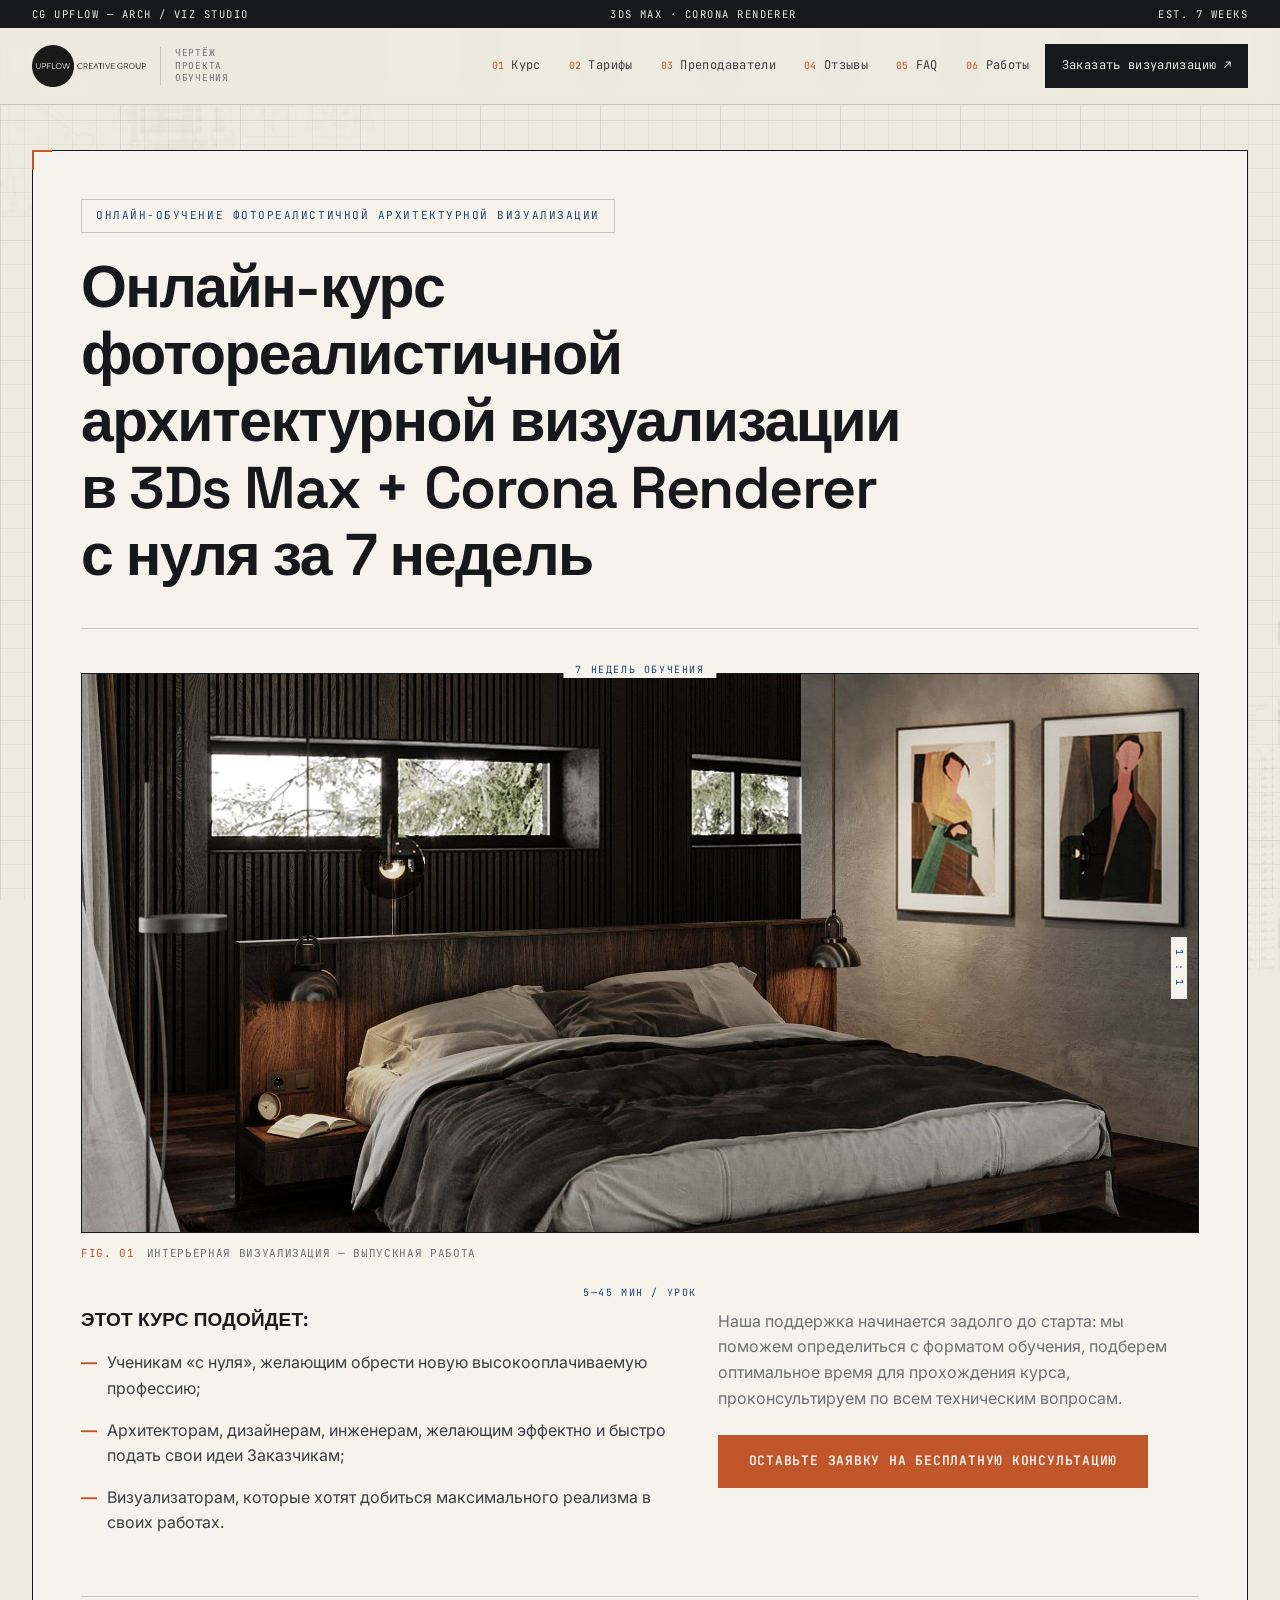
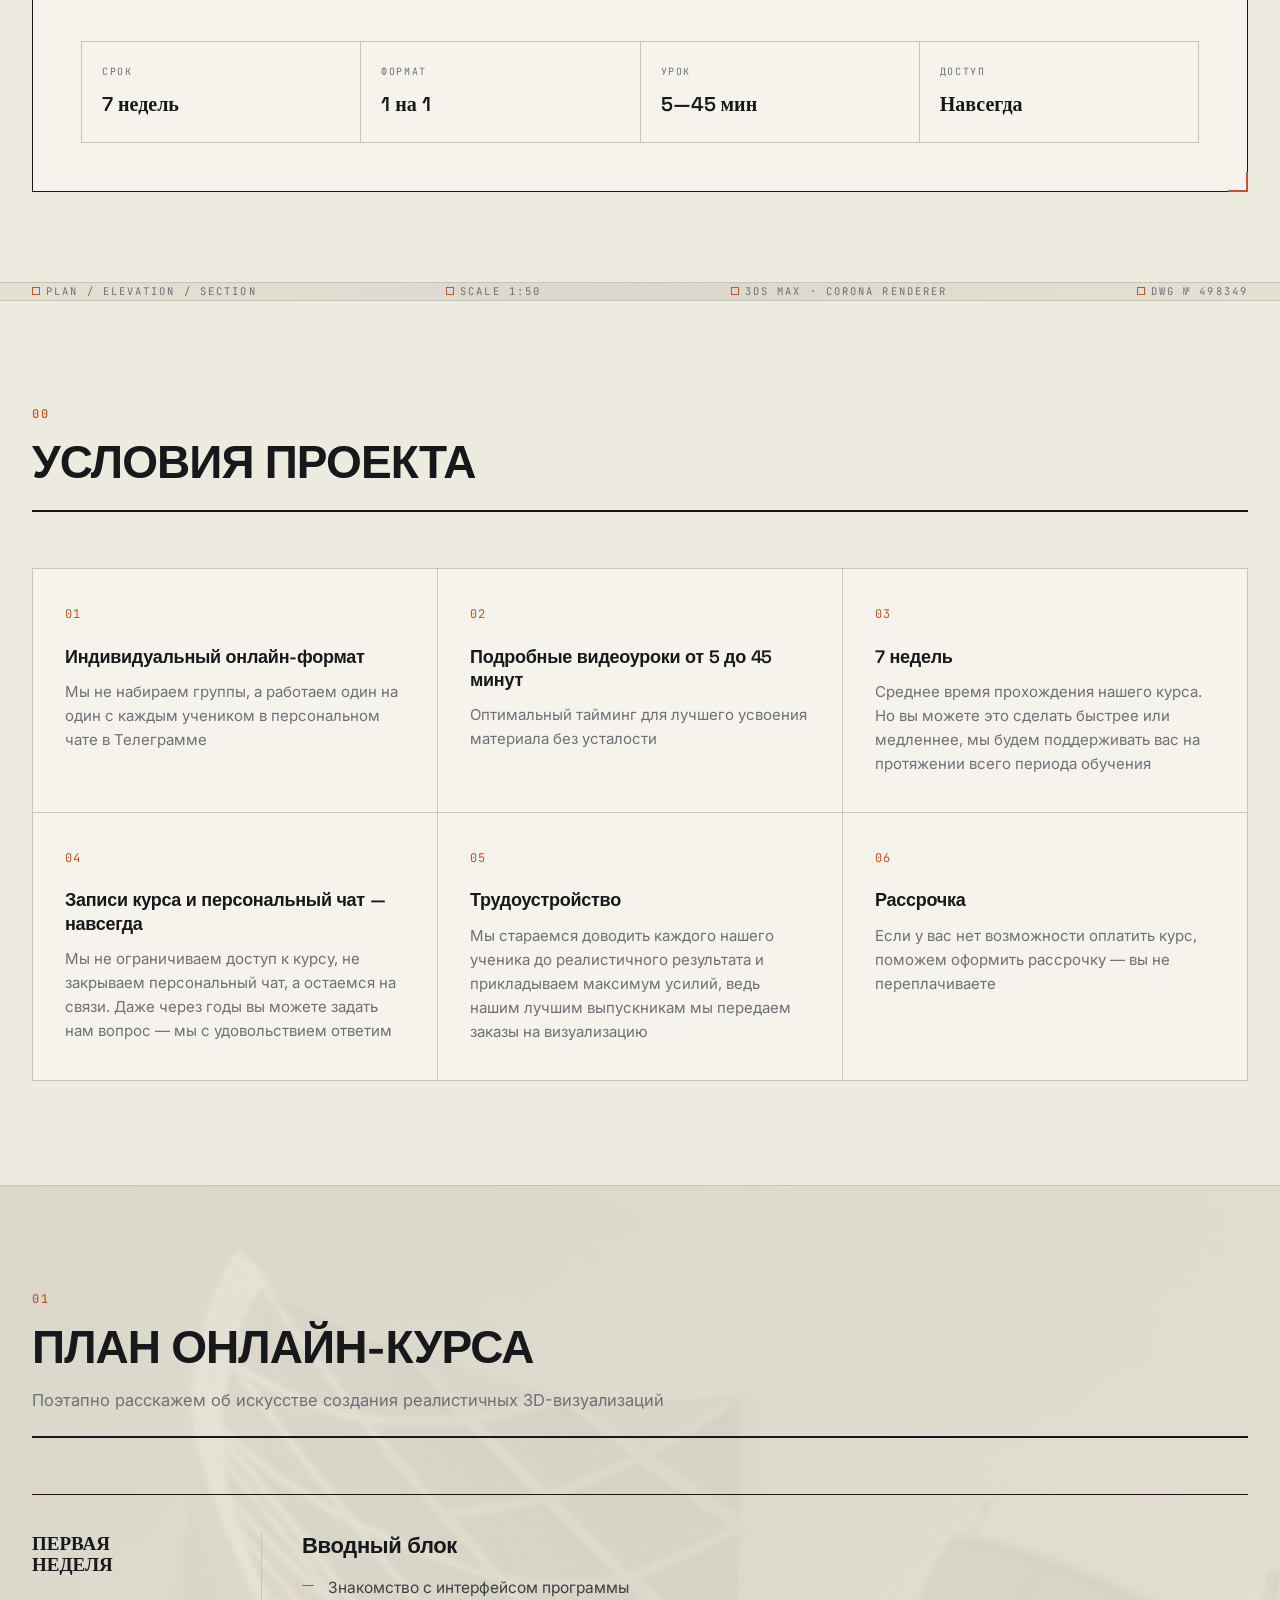
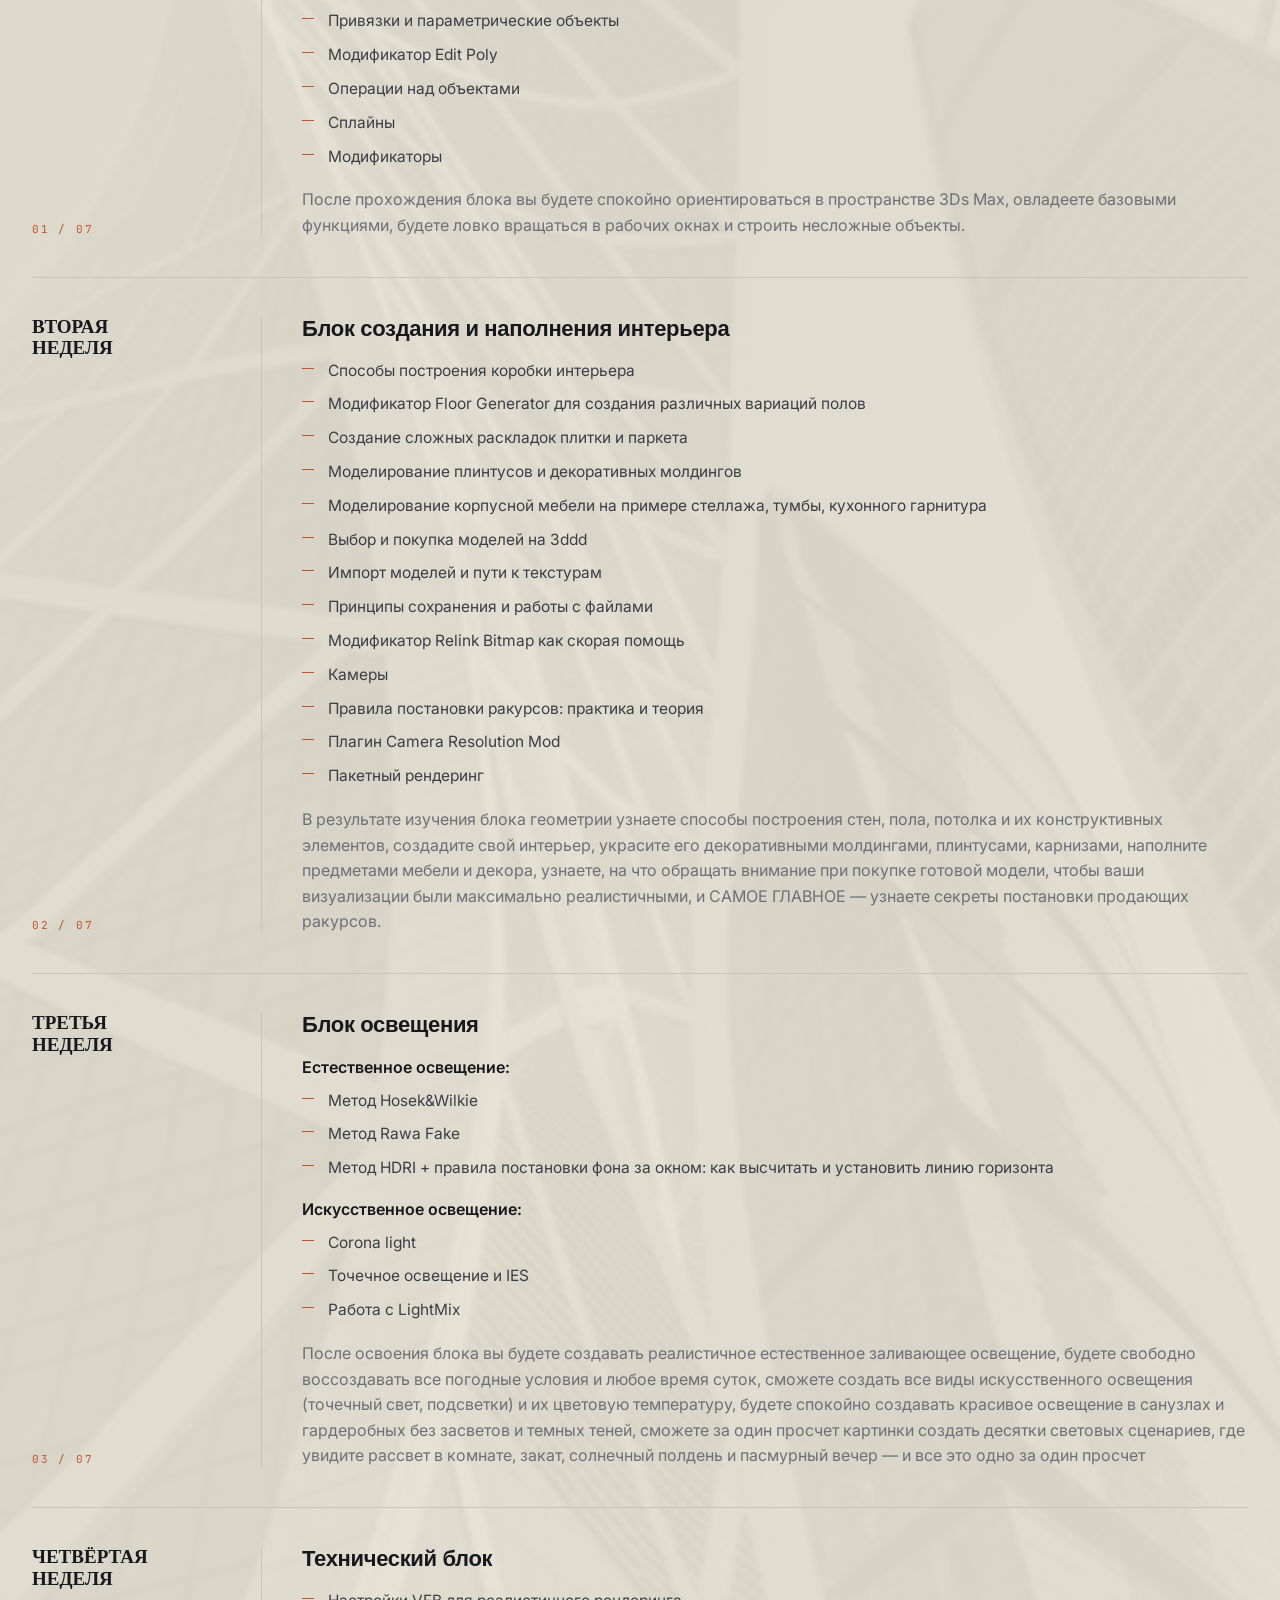
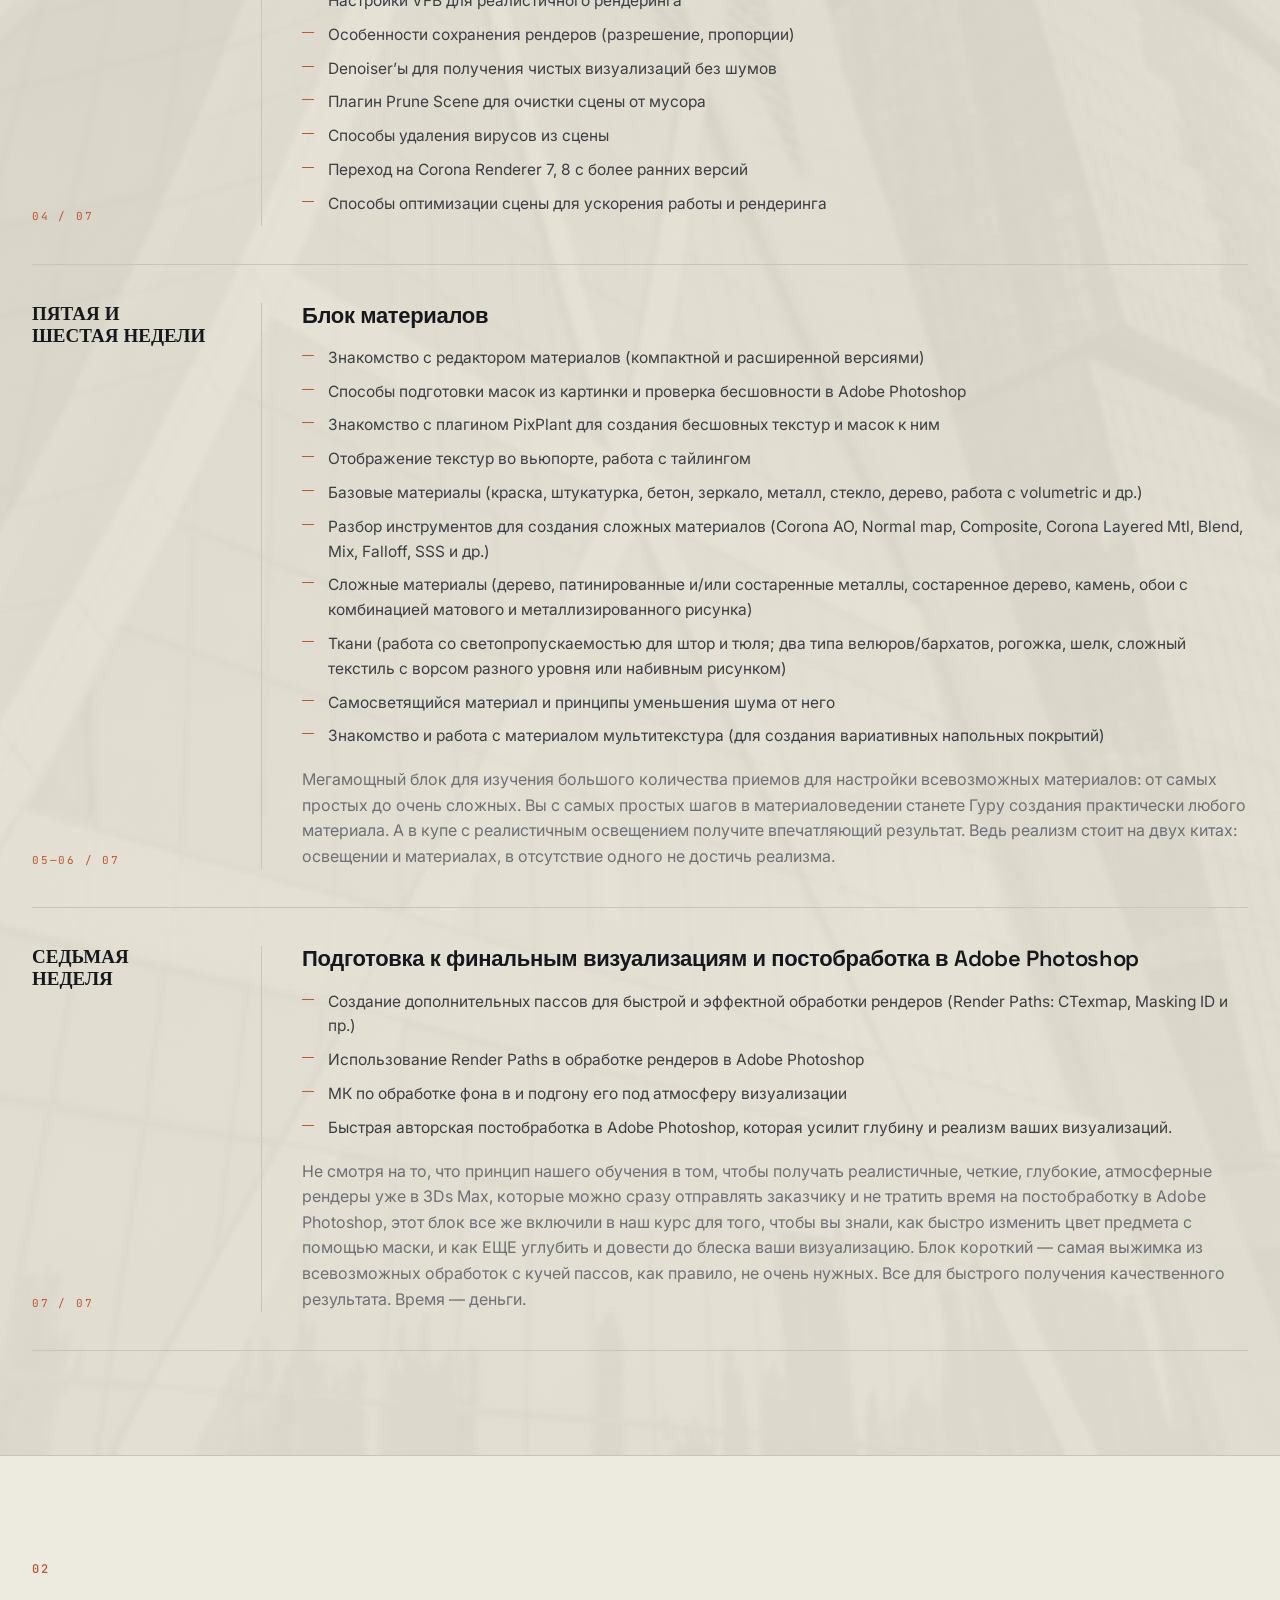
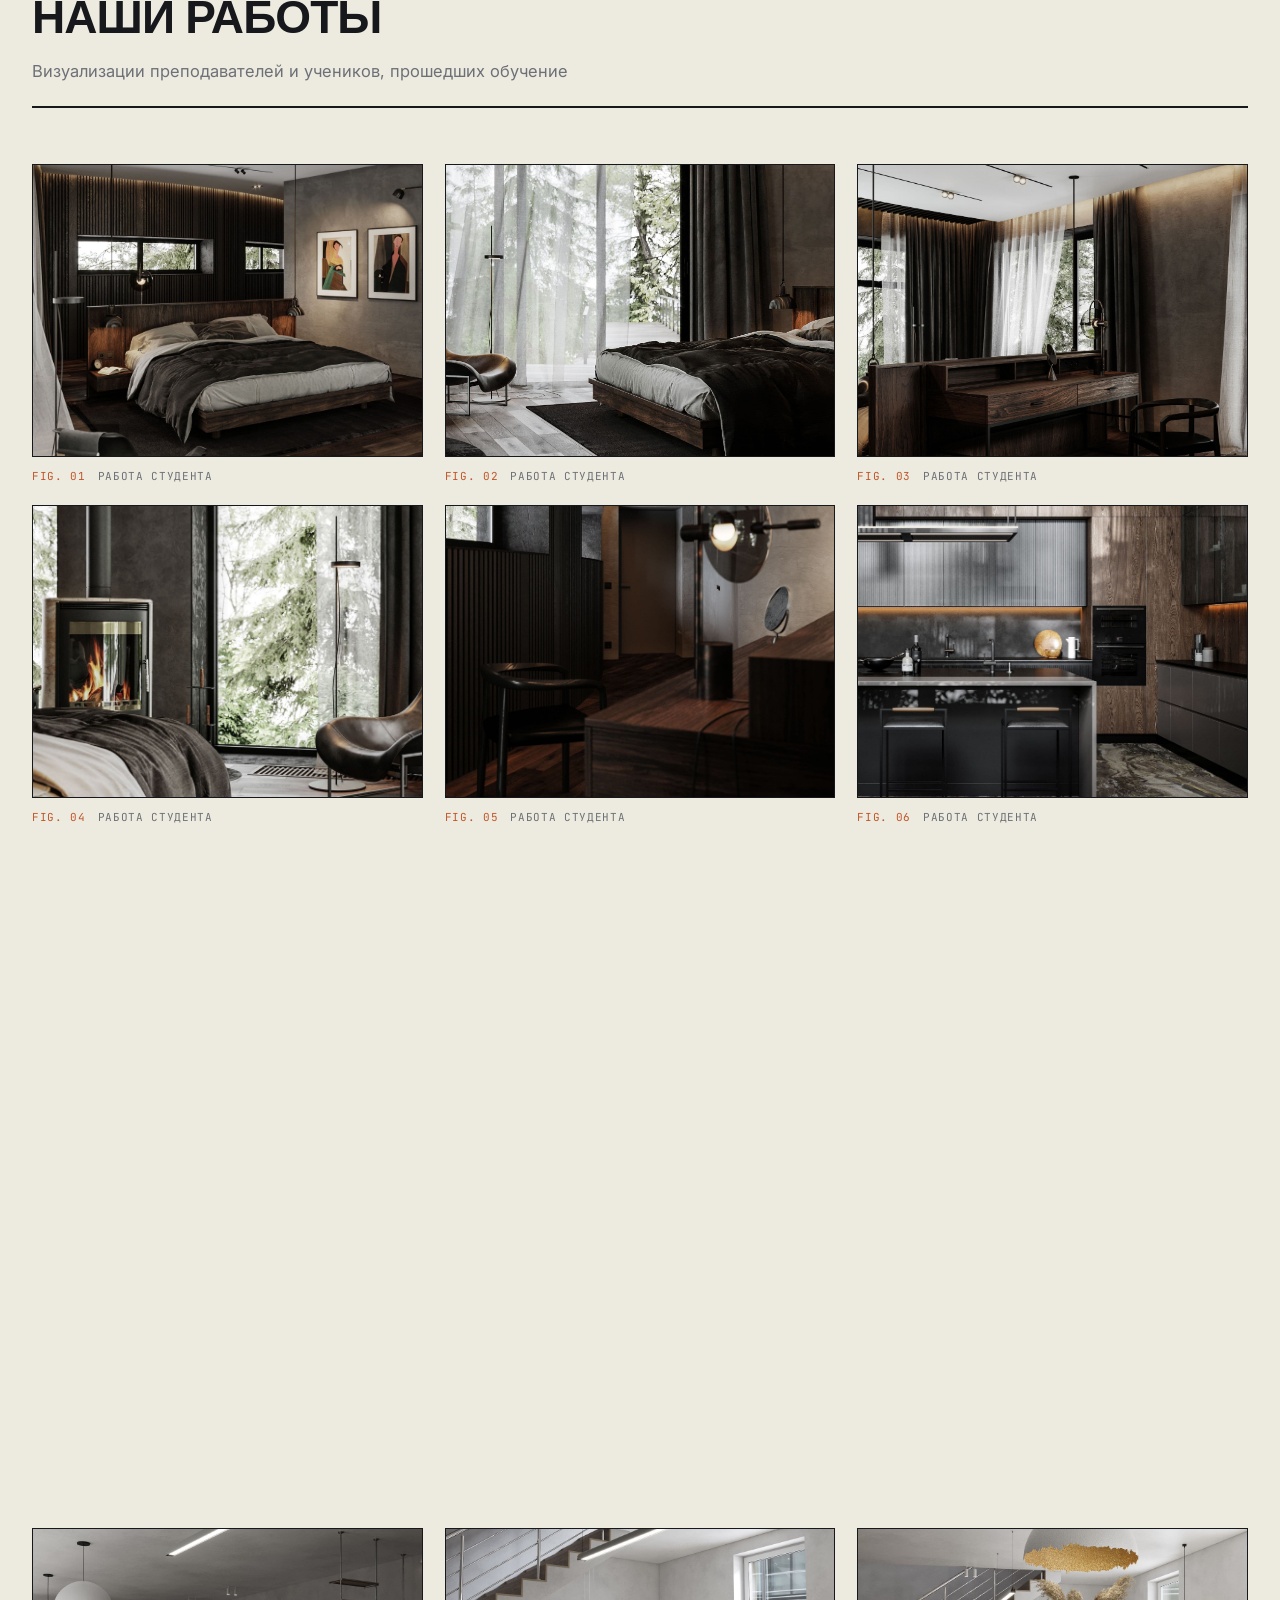
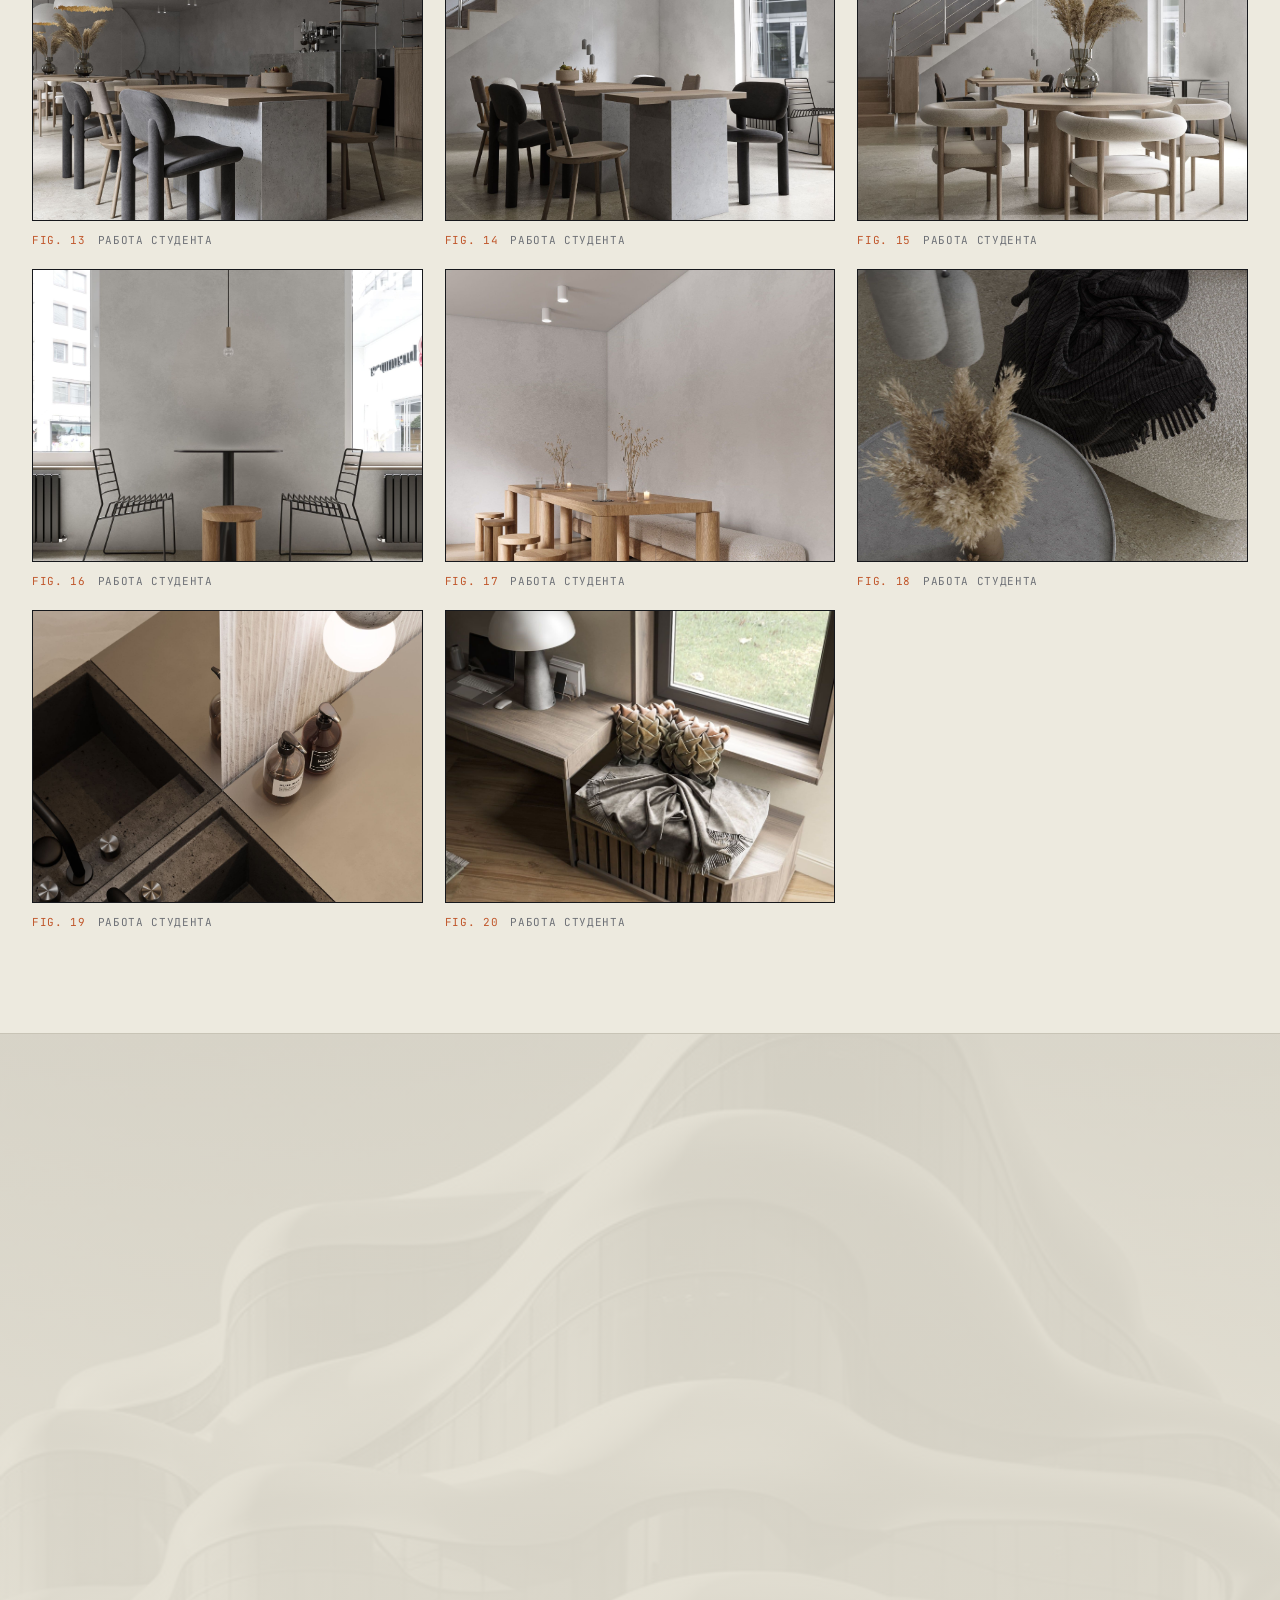
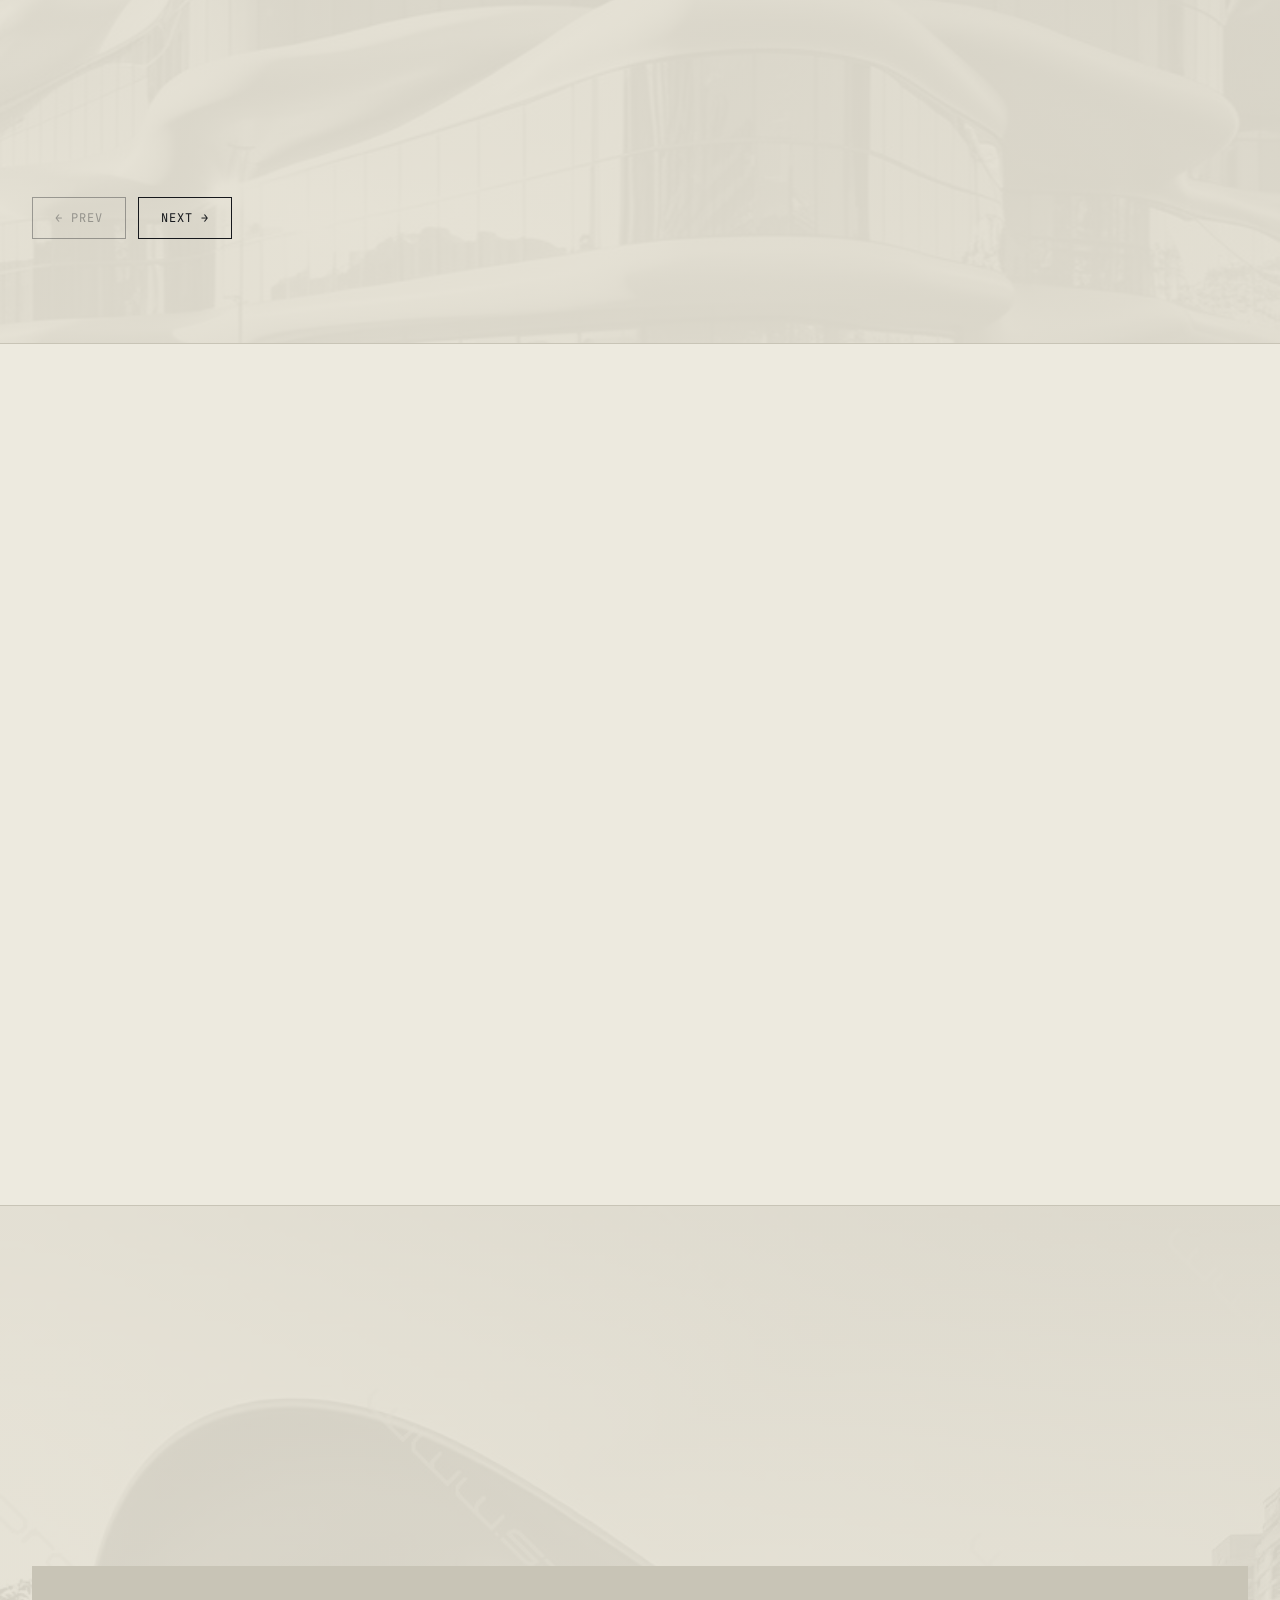
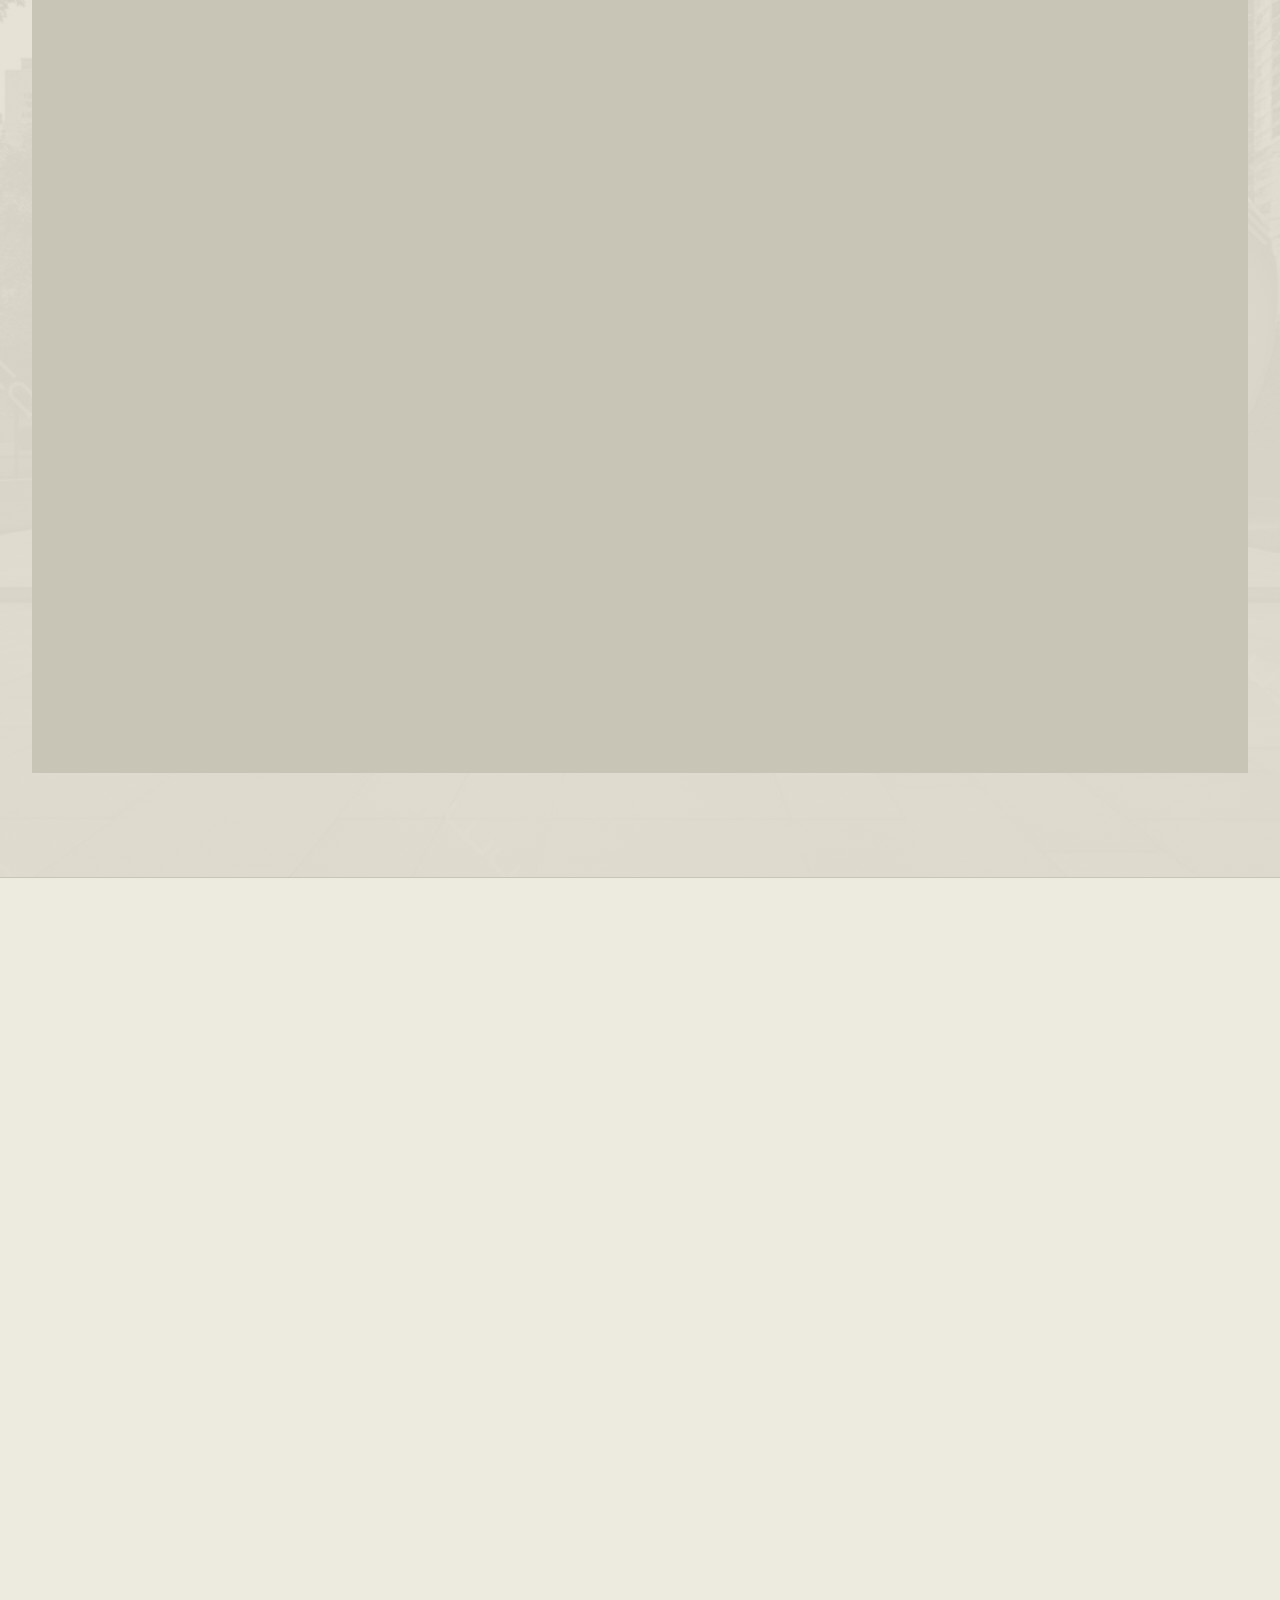
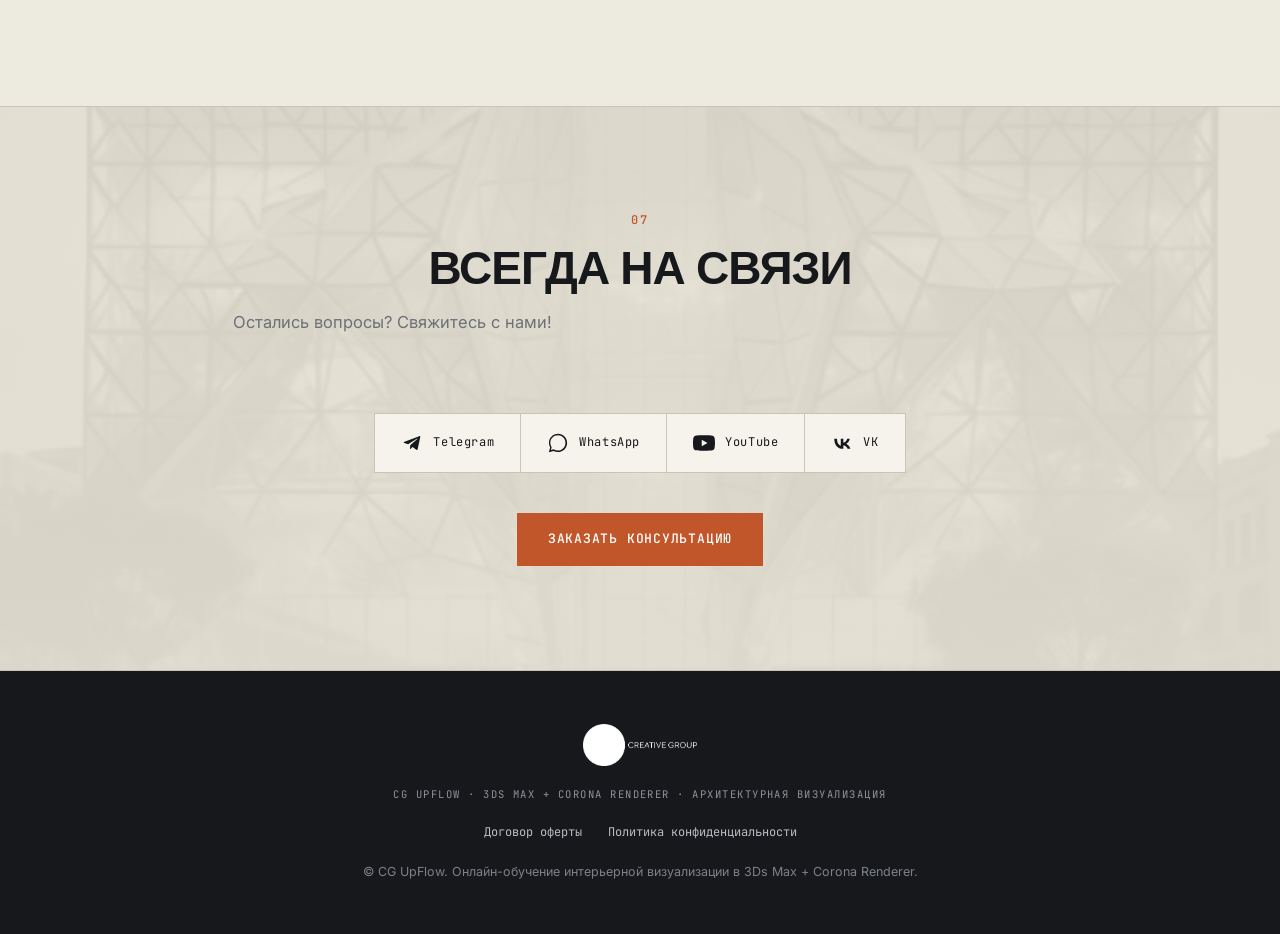
==== index.html @ e40623a3 "UpFlow: architectural site + 3dvis visualization page" ====
<!DOCTYPE html>
<html lang="ru">
<head>
  <meta charset="utf-8">
  <title>CG UpFlow — Архитектурная визуализация · 3Ds Max + Corona Renderer</title>
  <meta name="description" content="Онлайн-курс фотореалистичной архитектурной визуализации в 3Ds Max + Corona Renderer с нуля за 7 недель. Индивидуальное обучение 1 на 1.">
  <meta name="keywords" content="3ds max, corona renderer, 3д визуализация, курсы 3d max, архитектурная визуализация">
  <meta name="viewport" content="width=device-width, initial-scale=1">
  <link rel="icon" type="image/png" sizes="32x32" href="images/favicon-16.png">
  <meta property="og:title" content="Онлайн-обучение интерьерной визуализации в 3Ds Max + Corona Renderer">
  <meta property="og:image" content="images/gallery-01.jpeg">
  <link rel="preconnect" href="https://fonts.googleapis.com">
  <link rel="preconnect" href="https://fonts.gstatic.com" crossorigin>
  <link href="https://fonts.googleapis.com/css2?family=Space+Grotesk:wght@400;500;600;700&family=Inter:wght@300;400;500;600&family=JetBrains+Mono:wght@400;500&display=swap" rel="stylesheet">
  <link rel="stylesheet" href="css/style.css">
</head>
<body>
  <div class="paper-grid" aria-hidden="true"></div>
  <img class="deco-sketch" src="pic/5_5.png" alt="" aria-hidden="true">
  <img class="deco-sketch deco-sketch--2" src="pic/5_5.png" alt="" aria-hidden="true">

  <aside class="side-rail" aria-hidden="true">
    <span class="side-rail__cap">CG UPFLOW — ARCH / VIZ DRAWING</span>
    <span class="rail-plate"><img src="pic/17-1.jpg" alt=""></span>
    <span class="rail-plate"><img src="pic/297d47ccab31955b08f9aa491f644a60.jpg" alt=""></span>
    <span class="rail-plate"><img src="pic/fd0f13f568b365fed989c623f6c157e5.jpg" alt=""></span>
    <span class="side-rail__cap">SCALE 1:50</span>
  </aside>

  <header class="header" id="header">
    <div class="header__strip">
      <div class="container header__strip-in">
        <span>CG UPFLOW — ARCH&nbsp;/&nbsp;VIZ STUDIO</span>
        <span>3DS&nbsp;MAX · CORONA RENDERER</span>
        <span>EST. 7 WEEKS</span>
      </div>
    </div>
    <div class="container header__inner">
      <a href="#top" class="logo">
        <img src="images/logo.png" alt="CG UpFlow">
        <span class="logo__meta">Чертёж<br>проекта<br>обучения</span>
      </a>
      <nav class="nav" id="nav">
        <a href="#schedule" class="nav__link"><span>01</span> Курс</a>
        <a href="#tariffs" class="nav__link"><span>02</span> Тарифы</a>
        <a href="#teacher" class="nav__link"><span>03</span> Преподаватели</a>
        <a href="#reviews" class="nav__link"><span>04</span> Отзывы</a>
        <a href="#faq" class="nav__link"><span>05</span> FAQ</a>
        <a href="#works" class="nav__link"><span>06</span> Работы</a>
        <a href="viz.html" class="nav__link nav__link--cta">Заказать визуализацию ↗</a>
      </nav>
      <button class="burger" id="burger" aria-label="Меню" aria-expanded="false"><span></span><span></span><span></span></button>
    </div>
  </header>

  <main id="top">

    <!-- HERO -->
    <section class="hero">
      <div class="container hero__inner">
        <div class="hero__sheet">
          <div class="hero__head reveal">
            <div class="tag">Онлайн-обучение фотореалистичной архитектурной визуализации</div>
            <h1 class="hero__title">
              Онлайн-курс фотореалистичной архитектурной визуализации в 3Ds&nbsp;Max&nbsp;+&nbsp;Corona&nbsp;Renderer с нуля за 7&nbsp;недель
            </h1>
          </div>

          <div class="hero__drawing reveal">
            <figure class="plate">
              <div class="plate__frame"><img src="images/gallery-01.jpeg" alt="Архитектурная визуализация"></div>
              <figcaption class="plate__cap"><span>FIG. 01</span> Интерьерная визуализация — выпускная работа</figcaption>
            </figure>
            <div class="hero__dims" aria-hidden="true">
              <span class="dim dim--top">7 недель обучения</span>
              <span class="dim dim--right">1 : 1</span>
              <span class="dim dim--bottom">5—45 мин / урок</span>
            </div>
          </div>

          <div class="hero__body">
            <div class="hero__col reveal">
              <h2 class="h-sub">Этот курс подойдет:</h2>
              <ul class="spec-list">
                <li>Ученикам «с нуля», желающим обрести новую высокооплачиваемую профессию;</li>
                <li>Архитекторам, дизайнерам, инженерам, желающим эффектно и быстро подать свои идеи Заказчикам;</li>
                <li>Визуализаторам, которые хотят добиться максимального реализма в своих работах.</li>
              </ul>
            </div>
            <div class="hero__col reveal">
              <p class="muted">Наша поддержка начинается задолго до старта: мы поможем определиться с форматом обучения, подберем оптимальное время для прохождения курса, проконсультируем по всем техническим вопросам.</p>
              <a href="https://upflow.pro/order4" target="_blank" rel="noopener" class="btn btn--primary">Оставьте заявку на бесплатную консультацию</a>
            </div>
          </div>

          <div class="specs reveal">
            <div class="spec"><span class="spec__k">СРОК</span><span class="spec__v">7 недель</span></div>
            <div class="spec"><span class="spec__k">ФОРМАТ</span><span class="spec__v">1 на 1</span></div>
            <div class="spec"><span class="spec__k">УРОК</span><span class="spec__v">5—45 мин</span></div>
            <div class="spec"><span class="spec__k">ДОСТУП</span><span class="spec__v">Навсегда</span></div>
          </div>
        </div>
      </div>
    </section>

    <div class="rule-band" aria-hidden="true">
      <div class="container rule-band__in">
        <span>PLAN / ELEVATION / SECTION</span>
        <span>SCALE 1:50</span>
        <span>3DS MAX · CORONA RENDERER</span>
        <span>DWG № 498349</span>
      </div>
    </div>

    <!-- FEATURES -->
    <section class="section" id="features">
      <div class="container">
        <div class="sec-head reveal"><span class="sec-num">00</span><h2 class="sec-title">Условия проекта</h2></div>
        <div class="features">
          <article class="feature reveal">
            <span class="feature__num">01</span>
            <h3>Индивидуальный онлайн-формат</h3>
            <p>Мы не набираем группы, а работаем один на один с каждым учеником в персональном чате в Телеграмме</p>
          </article>
          <article class="feature reveal">
            <span class="feature__num">02</span>
            <h3>Подробные видеоуроки от 5 до 45 минут</h3>
            <p>Оптимальный тайминг для лучшего усвоения материала без усталости</p>
          </article>
          <article class="feature reveal">
            <span class="feature__num">03</span>
            <h3>7 недель</h3>
            <p>Среднее время прохождения нашего курса. Но вы можете это сделать быстрее или медленнее, мы будем поддерживать вас на протяжении всего периода обучения</p>
          </article>
          <article class="feature reveal">
            <span class="feature__num">04</span>
            <h3>Записи курса и персональный чат — навсегда</h3>
            <p>Мы не ограничиваем доступ к курсу, не закрываем персональный чат, а остаемся на связи. Даже через годы вы можете задать нам вопрос — мы с удовольствием ответим</p>
          </article>
          <article class="feature reveal">
            <span class="feature__num">05</span>
            <h3>Трудоустройство</h3>
            <p>Мы стараемся доводить каждого нашего ученика до реалистичного результата и прикладываем максимум усилий, ведь нашим лучшим выпускникам мы передаем заказы на визуализацию</p>
          </article>
          <article class="feature reveal">
            <span class="feature__num">06</span>
            <h3>Рассрочка</h3>
            <p>Если у вас нет возможности оплатить курс, поможем оформить рассрочку — вы не переплачиваете</p>
          </article>
        </div>
      </div>
    </section>

    <!-- SCHEDULE -->
    <section class="section section--band bg-a" id="schedule">
      <div class="container">
        <div class="sec-head reveal">
          <span class="sec-num">01</span>
          <h2 class="sec-title">План онлайн-курса</h2>
          <p class="sec-lead">Поэтапно расскажем об искусстве создания реалистичных 3D-визуализаций</p>
        </div>

        <div class="plan">
          <article class="phase reveal">
            <div class="phase__side">
              <span class="phase__week">Первая<br>неделя</span>
              <span class="phase__idx">01 / 07</span>
            </div>
            <div class="phase__main">
              <h3 class="phase__title">Вводный блок</h3>
              <ul class="ticks">
                <li>Знакомство с интерфейсом программы</li>
                <li>Привязки и параметрические объекты</li>
                <li>Модификатор Edit Poly</li>
                <li>Операции над объектами</li>
                <li>Сплайны</li>
                <li>Модификаторы</li>
              </ul>
              <p class="muted">После прохождения блока вы будете спокойно ориентироваться в пространстве 3Ds Max, овладеете базовыми функциями, будете ловко вращаться в рабочих окнах и строить несложные объекты.</p>
            </div>
          </article>

          <article class="phase reveal">
            <div class="phase__side"><span class="phase__week">Вторая<br>неделя</span><span class="phase__idx">02 / 07</span></div>
            <div class="phase__main">
              <h3 class="phase__title">Блок создания и наполнения интерьера</h3>
              <ul class="ticks">
                <li>Способы построения коробки интерьера</li>
                <li>Модификатор Floor Generator для создания различных вариаций полов</li>
                <li>Создание сложных раскладок плитки и паркета</li>
                <li>Моделирование плинтусов и декоративных молдингов</li>
                <li>Моделирование корпусной мебели на примере стеллажа, тумбы, кухонного гарнитура</li>
                <li>Выбор и покупка моделей на 3ddd</li>
                <li>Импорт моделей и пути к текстурам</li>
                <li>Принципы сохранения и работы с файлами</li>
                <li>Модификатор Relink Bitmap как скорая помощь</li>
                <li>Камеры</li>
                <li>Правила постановки ракурсов: практика и теория</li>
                <li>Плагин Camera Resolution Mod</li>
                <li>Пакетный рендеринг</li>
              </ul>
              <p class="muted">В результате изучения блока геометрии узнаете способы построения стен, пола, потолка и их конструктивных элементов, создадите свой интерьер, украсите его декоративными молдингами, плинтусами, карнизами, наполните предметами мебели и декора, узнаете, на что обращать внимание при покупке готовой модели, чтобы ваши визуализации были максимально реалистичными, и САМОЕ ГЛАВНОЕ — узнаете секреты постановки продающих ракурсов.</p>
            </div>
          </article>

          <article class="phase reveal">
            <div class="phase__side"><span class="phase__week">Третья<br>неделя</span><span class="phase__idx">03 / 07</span></div>
            <div class="phase__main">
              <h3 class="phase__title">Блок освещения</h3>
              <p class="sub">Естественное освещение:</p>
              <ul class="ticks">
                <li>Метод Hosek&amp;Wilkie</li>
                <li>Метод Rawa Fake</li>
                <li>Метод HDRI + правила постановки фона за окном: как высчитать и установить линию горизонта</li>
              </ul>
              <p class="sub">Искусственное освещение:</p>
              <ul class="ticks">
                <li>Corona light</li>
                <li>Точечное освещение и IES</li>
                <li>Работа с LightMix</li>
              </ul>
              <p class="muted">После освоения блока вы будете создавать реалистичное естественное заливающее освещение, будете свободно воссоздавать все погодные условия и любое время суток, сможете создать все виды искусственного освещения (точечный свет, подсветки) и их цветовую температуру, будете спокойно создавать красивое освещение в санузлах и гардеробных без засветов и темных теней, сможете за один просчет картинки создать десятки световых сценариев, где увидите рассвет в комнате, закат, солнечный полдень и пасмурный вечер — и все это одно за один просчет</p>
            </div>
          </article>

          <article class="phase reveal">
            <div class="phase__side"><span class="phase__week">Четвёртая<br>неделя</span><span class="phase__idx">04 / 07</span></div>
            <div class="phase__main">
              <h3 class="phase__title">Технический блок</h3>
              <ul class="ticks">
                <li>Настройки VFB для реалистичного рендеринга</li>
                <li>Особенности сохранения рендеров (разрешение, пропорции)</li>
                <li>Denoiser’ы для получения чистых визуализаций без шумов</li>
                <li>Плагин Prune Scene для очистки сцены от мусора</li>
                <li>Способы удаления вирусов из сцены</li>
                <li>Переход на Corona Renderer 7, 8 c более ранних версий</li>
                <li>Способы оптимизации сцены для ускорения работы и рендеринга</li>
              </ul>
            </div>
          </article>

          <article class="phase reveal">
            <div class="phase__side"><span class="phase__week">Пятая и<br>шестая недели</span><span class="phase__idx">05—06 / 07</span></div>
            <div class="phase__main">
              <h3 class="phase__title">Блок материалов</h3>
              <ul class="ticks">
                <li>Знакомство с редактором материалов (компактной и расширенной версиями)</li>
                <li>Способы подготовки масок из картинки и проверка бесшовности в Adobe Photoshop</li>
                <li>Знакомство с плагином PixPlant для создания бесшовных текстур и масок к ним</li>
                <li>Отображение текстур во вьюпорте, работа с тайлингом</li>
                <li>Базовые материалы (краска, штукатурка, бетон, зеркало, металл, стекло, дерево, работа с volumetric и др.)</li>
                <li>Разбор инструментов для создания сложных материалов (Corona AO, Normal map, Composite, Corona Layered Mtl, Blend, Mix, Falloff, SSS и др.)</li>
                <li>Сложные материалы (дерево, патинированные и/или состаренные металлы, состаренное дерево, камень, обои с комбинацией матового и металлизированного рисунка)</li>
                <li>Ткани (работа со светопропускаемостью для штор и тюля; два типа велюров/бархатов, рогожка, шелк, сложный текстиль с ворсом разного уровня или набивным рисунком)</li>
                <li>Самосветящийся материал и принципы уменьшения шума от него</li>
                <li>Знакомство и работа с материалом мультитекстура (для создания вариативных напольных покрытий)</li>
              </ul>
              <p class="muted">Мегамощный блок для изучения большого количества приемов для настройки всевозможных материалов: от самых простых до очень сложных. Вы с самых простых шагов в материаловедении станете Гуру создания практически любого материала. А в купе с реалистичным освещением получите впечатляющий результат. Ведь реализм стоит на двух китах: освещении и материалах, в отсутствие одного не достичь реализма.</p>
            </div>
          </article>

          <article class="phase reveal">
            <div class="phase__side"><span class="phase__week">Седьмая<br>неделя</span><span class="phase__idx">07 / 07</span></div>
            <div class="phase__main">
              <h3 class="phase__title">Подготовка к финальным визуализациям и постобработка в Adobe Photoshop</h3>
              <ul class="ticks">
                <li>Создание дополнительных пассов для быстрой и эффектной обработки рендеров (Render Paths: CTexmap, Masking ID и пр.)</li>
                <li>Использование Render Paths в обработке рендеров в Adobe Photoshop</li>
                <li>МК по обработке фона в и подгону его под атмосферу визуализации</li>
                <li>Быстрая авторская постобработка в Adobe Photoshop, которая усилит глубину и реализм ваших визуализаций.</li>
              </ul>
              <p class="muted">Не смотря на то, что принцип нашего обучения в том, чтобы получать реалистичные, четкие, глубокие, атмосферные рендеры уже в 3Ds Max, которые можно сразу отправлять заказчику и не тратить время на постобработку в Adobe Photoshop, этот блок все же включили в наш курс для того, чтобы вы знали, как быстро изменить цвет предмета с помощью маски, и как ЕЩЕ углубить и довести до блеска ваши визуализацию. Блок короткий — самая выжимка из всевозможных обработок с кучей пассов, как правило, не очень нужных. Все для быстрого получения качественного результата. Время — деньги.</p>
            </div>
          </article>
        </div>
      </div>
    </section>

    <!-- WORKS -->
    <section class="section" id="works">
      <div class="container">
        <div class="sec-head reveal">
          <span class="sec-num">02</span>
          <h2 class="sec-title">Наши работы</h2>
          <p class="sec-lead">Визуализации преподавателей и учеников, прошедших обучение</p>
        </div>
        <div class="gallery" id="gallery">
          <button class="plate plate--grid reveal" data-index="0"><span class="plate__frame"><img src="images/gallery-01.jpeg" alt="Визуализация 1" loading="lazy"></span><span class="plate__cap"><span>FIG. 01</span> Работа студента</span></button>
          <button class="plate plate--grid reveal" data-index="1"><span class="plate__frame"><img src="images/gallery-02.jpeg" alt="Визуализация 2" loading="lazy"></span><span class="plate__cap"><span>FIG. 02</span> Работа студента</span></button>
          <button class="plate plate--grid reveal" data-index="2"><span class="plate__frame"><img src="images/gallery-03.jpeg" alt="Визуализация 3" loading="lazy"></span><span class="plate__cap"><span>FIG. 03</span> Работа студента</span></button>
          <button class="plate plate--grid reveal" data-index="3"><span class="plate__frame"><img src="images/gallery-04.jpeg" alt="Визуализация 4" loading="lazy"></span><span class="plate__cap"><span>FIG. 04</span> Работа студента</span></button>
          <button class="plate plate--grid reveal" data-index="4"><span class="plate__frame"><img src="images/gallery-05.jpeg" alt="Визуализация 5" loading="lazy"></span><span class="plate__cap"><span>FIG. 05</span> Работа студента</span></button>
          <button class="plate plate--grid reveal" data-index="5"><span class="plate__frame"><img src="images/gallery-06.jpeg" alt="Визуализация 6" loading="lazy"></span><span class="plate__cap"><span>FIG. 06</span> Работа студента</span></button>
          <button class="plate plate--grid reveal" data-index="6"><span class="plate__frame"><img src="images/gallery-07.jpeg" alt="Визуализация 7" loading="lazy"></span><span class="plate__cap"><span>FIG. 07</span> Работа студента</span></button>
          <button class="plate plate--grid reveal" data-index="7"><span class="plate__frame"><img src="images/gallery-08.jpeg" alt="Визуализация 8" loading="lazy"></span><span class="plate__cap"><span>FIG. 08</span> Работа студента</span></button>
          <button class="plate plate--grid reveal" data-index="8"><span class="plate__frame"><img src="images/gallery-09.jpeg" alt="Визуализация 9" loading="lazy"></span><span class="plate__cap"><span>FIG. 09</span> Работа студента</span></button>
          <button class="plate plate--grid reveal" data-index="9"><span class="plate__frame"><img src="images/gallery-10.jpeg" alt="Визуализация 10" loading="lazy"></span><span class="plate__cap"><span>FIG. 10</span> Работа студента</span></button>
          <button class="plate plate--grid reveal" data-index="10"><span class="plate__frame"><img src="images/gallery-11.jpeg" alt="Визуализация 11" loading="lazy"></span><span class="plate__cap"><span>FIG. 11</span> Работа студента</span></button>
          <button class="plate plate--grid reveal" data-index="11"><span class="plate__frame"><img src="images/gallery-12.jpeg" alt="Визуализация 12" loading="lazy"></span><span class="plate__cap"><span>FIG. 12</span> Работа студента</span></button>
          <button class="plate plate--grid reveal" data-index="12"><span class="plate__frame"><img src="images/gallery-13.jpeg" alt="Визуализация 13" loading="lazy"></span><span class="plate__cap"><span>FIG. 13</span> Работа студента</span></button>
          <button class="plate plate--grid reveal" data-index="13"><span class="plate__frame"><img src="images/gallery-14.jpeg" alt="Визуализация 14" loading="lazy"></span><span class="plate__cap"><span>FIG. 14</span> Работа студента</span></button>
          <button class="plate plate--grid reveal" data-index="14"><span class="plate__frame"><img src="images/gallery-15.jpeg" alt="Визуализация 15" loading="lazy"></span><span class="plate__cap"><span>FIG. 15</span> Работа студента</span></button>
          <button class="plate plate--grid reveal" data-index="15"><span class="plate__frame"><img src="images/gallery-16.jpeg" alt="Визуализация 16" loading="lazy"></span><span class="plate__cap"><span>FIG. 16</span> Работа студента</span></button>
          <button class="plate plate--grid reveal" data-index="16"><span class="plate__frame"><img src="images/gallery-17.jpeg" alt="Визуализация 17" loading="lazy"></span><span class="plate__cap"><span>FIG. 17</span> Работа студента</span></button>
          <button class="plate plate--grid reveal" data-index="17"><span class="plate__frame"><img src="images/gallery-18.jpeg" alt="Визуализация 18" loading="lazy"></span><span class="plate__cap"><span>FIG. 18</span> Работа студента</span></button>
          <button class="plate plate--grid reveal" data-index="18"><span class="plate__frame"><img src="images/gallery-19.jpeg" alt="Визуализация 19" loading="lazy"></span><span class="plate__cap"><span>FIG. 19</span> Работа студента</span></button>
          <button class="plate plate--grid reveal" data-index="19"><span class="plate__frame"><img src="images/gallery-20.jpeg" alt="Визуализация 20" loading="lazy"></span><span class="plate__cap"><span>FIG. 20</span> Работа студента</span></button>
        </div>
      </div>
    </section>

    <!-- REVIEWS -->
    <section class="section section--band bg-b" id="reviews">
      <div class="container">
        <div class="sec-head reveal">
          <span class="sec-num">03</span>
          <h2 class="sec-title">Отзывы</h2>
          <p class="sec-lead">Наши выпускники довольны обучением, убедитесь в этом сами</p>
        </div>
      </div>
      <div class="reviews reveal">
        <div class="reviews__track" id="reviewsTrack">
          <article class="review">
            <div class="review__no">R-01</div>
            <div class="review__head"><img class="review__avatar" src="images/review-01.jpeg" alt="Антон Леусенков" loading="lazy"><div><h3>Антон Леусенков</h3><span class="review__stars">★★★★★</span></div></div>
            <p>Уроки были понятные, систематизированные, без воды и только по существу. Преподаватели всегда отвечали на вопросы, подводили к идеи! Огромное им за это спасибо, получать ответы под 11 часов вечера, я думаю такой самоотдачи стоит сделать поклон! Можете даже не сомневаться в выборе этой школы! Вам определенно понравится!</p>
          </article>
          <article class="review">
            <div class="review__no">R-02</div>
            <div class="review__head"><img class="review__avatar" src="images/review-02.jpeg" alt="Екатерина Тихомирова" loading="lazy"><div><h3>Екатерина Тихомирова</h3><span class="review__stars">★★★★★</span></div></div>
            <p>Перед курсом было много страхов — слабый комп, абсолютно нулевые знания в этой сфере, маленький деть с большим шилом) Училась по ночам и с этим не было проблем, ответы на все вопросы почти всегда получала сразу и максимально подробно!) Помимо уроков преподаватели делились моделями, материалами, полезными лайфхаками.</p>
          </article>
          <article class="review">
            <div class="review__no">R-03</div>
            <div class="review__head"><img class="review__avatar" src="images/review-03.jpeg" alt="Анастасия Филлипова" loading="lazy"><div><h3>Анастасия Филлипова</h3><span class="review__stars">★★★★★</span></div></div>
            <p>Выражаю безмерную благодарность преподавателям! На связи 24/7 и на все 1000+% отдают себя на решение каких-либо возникших проблем, связанных с работой, при этом поддерживают, направляют в нужное русло! Очень тактичны и внимательны! Это самая лучшая школа с мегакрутыми преподавателями, на мой взгляд!</p>
          </article>
          <article class="review">
            <div class="review__no">R-04</div>
            <div class="review__head"><img class="review__avatar" src="images/review-04.jpeg" alt="Виктория Погонщикова" loading="lazy"><div><h3>Виктория Погонщикова</h3><span class="review__stars">★★★★★</span></div></div>
            <p>Ни один мой даже маленький вопрос не остался без ответа. Быстрая реакция на все вопросы, максимальное разжевывание информации. Так же хочу отметить качество уроков, они очень информативны и понятны. Поэтому если вы еще сомневаетесь, не сомневайтесь, это качественный курс, после которого вы научитесь фотореалистичной 3d визуализации.</p>
          </article>
          <article class="review">
            <div class="review__no">R-05</div>
            <div class="review__head"><img class="review__avatar" src="images/review-05.jpeg" alt="Алина Метик" loading="lazy"><div><h3>Алина Метик</h3><span class="review__stars">★★★★★</span></div></div>
            <p>Преподаватели быстро и подробно отвечали на возникшие в ходе уроков вопросы. Также очень на мой взгляд важны были их советы касаемо фотореалистичности картинок.. В общем обучение очень понравилось, и действительно дало необходимые навыки в профессии дизайнера интерьера. Буду дальше развивать и прокачивать полученные знания, спасибо школе.</p>
          </article>
          <article class="review">
            <div class="review__no">R-06</div>
            <div class="review__head"><img class="review__avatar" src="images/review-06.jpeg" alt="Лариса Чинак" loading="lazy"><div><h3>Лариса Чинак</h3><span class="review__stars">★★★★★</span></div></div>
            <p>Я архитектор, сейчас в декрете. Были страхи что с маленьким ребенком я не «потяну», но в школе можно заниматься в любое свободное время и не имея никакого опыта! В итоге я успешно прошла обучение, получила уровень визуализации, о котором даже и не мечтала. Спасибо ребятам за понятные уроки, за то, что были постоянно на связи и отвечали на все вопросы, в общем, за комфортное обучение.</p>
          </article>
          <article class="review">
            <div class="review__no">R-07</div>
            <div class="review__head"><img class="review__avatar" src="images/review-07.jpeg" alt="Татьяна Лесюкова" loading="lazy"><div><h3>Татьяна Лесюкова</h3><span class="review__stars">★★★★★</span></div></div>
            <p>Я дизайнер интерьеров. С 3Ds Max была знакома поверхностно. Свои проекты приходилось делать с визуализаторами. Школу я увидела в Instagram, чему безмерно рада! Мы списались, после чего ребята прислали мне бесплатные вводные уроки. Посмотрев их, решение было принято моментально! Да! У этих людей я хочу учится! Ребята высочайшие профессионалы не только в визуализации но и в преподавании, а это дорого стоит!</p>
          </article>
          <article class="review">
            <div class="review__no">R-08</div>
            <div class="review__head"><img class="review__avatar" src="images/review-08.jpeg" alt="Оксана Гриднева" loading="lazy"><div><h3>Оксана Гриднева</h3><span class="review__stars">★★★★★</span></div></div>
            <p>Спасибо, что остались не просто до конца курса, но и после него! За ответы на мои самые глупые вопросы в любое время суток)))) За марафоны, которые каждый раз преподносят новые возможности и лазейки, о которых либо забылось либо и не зналось))) Школа так же делится реальными заказами и помогает заработать! Спасибо Вам, огромное! Вы лучшие преподаватели!!!!</p>
          </article>
          <article class="review">
            <div class="review__no">R-09</div>
            <div class="review__head"><img class="review__avatar" src="images/review-09.jpeg" alt="Марина Никитина" loading="lazy"><div><h3>Марина Никитина</h3><span class="review__stars">★★★★★</span></div></div>
            <p>Меня зовут Марина, я дизайнер. Режим самоизоляции плавно перетек в режим самосовершенствования!) Основная проблема, которую я хотела решить — непонимание грамотной последовательности настроек для качественной визуализации. Мои работы были, образно говоря, «мыльными», в них не было яркой, звенящей четкости, хромало освещение. Я получила от школы внятные уроки, начала работать по новым схемам.</p>
          </article>
        </div>
      </div>
      <div class="container">
        <div class="reviews__nav">
          <button class="sbtn" id="revPrev" aria-label="Назад">← PREV</button>
          <button class="sbtn" id="revNext" aria-label="Вперёд">NEXT →</button>
        </div>
      </div>
    </section>

    <!-- TEACHER -->
    <section class="section" id="teacher">
      <div class="container">
        <div class="sec-head reveal"><span class="sec-num">04</span><h2 class="sec-title">Преподаватель</h2></div>
        <div class="teacher">
          <figure class="plate plate--tall reveal">
            <div class="plate__frame"><img src="images/teacher.jpeg" alt="Елена Асеева"></div>
            <figcaption class="plate__cap"><span>АВТОР</span> Елена Асеева — основатель и руководитель CG UpFlow</figcaption>
          </figure>
          <div class="teacher__content reveal">
            <div class="tag">Основатель и руководитель CG UpFlow</div>
            <h2 class="teacher__name">Елена Асеева</h2>
            <blockquote class="teacher__quote">
              <p>«Друзья, всем привет!</p>
              <p>Я — дипломированный специалист в области архитектуры. О реализме, композиции, правилах постановки ракурсов и т.п. я могу говорить на профессиональном языке, используя все знания, полученные мной не только в ежедневной практике 3D-визуализатора, но и на базе моего образования. Мои рекомендации точные и ёмкие. Со мной и нашей командой вы точно обречены на успех. Но при этом придется добросовестно трудиться и впитывать все, что мы готовы вам дать.</p>
              <p>Моя задача — подружить вас с миром 3D-графики, как я уже успешно делала это ни раз. Среди преподавателей курса есть выпускники нашей школы. Это крутые специалисты, работающие над серьезными командными проектами. Сегодня они готовы делиться своими знаниями, которые уже давно вышли за пределы одного курса, чтобы наша дружная команда пополнилась новыми профессионалами — вами!»</p>
            </blockquote>
          </div>
        </div>
      </div>
    </section>

    <!-- TARIFFS -->
    <section class="section section--band bg-c" id="tariffs">
      <div class="container">
        <div class="sec-head reveal">
          <span class="sec-num">05</span>
          <h2 class="sec-title">Форматы обучения</h2>
          <p class="sec-lead">Обращаем Ваше внимание, что все форматы МАКСИ и ПРЕМИУМ предполагают индивидуальное обучение 1 на 1 с преподавателями. Стартуем в удобный для вас день и не ограничиваем доступ к курсу.</p>
        </div>
        <div class="tariffs">
          <article class="tariff reveal">
            <div class="tariff__head"><span class="tariff__code">LITE</span><span class="tariff__idx">T-01</span></div>
            <h3 class="tariff__name">Тариф «ЛАЙТ»</h3>
            <div class="tariff__price">32&nbsp;900 <span>₽</span></div>
            <p class="muted">Этот формат предполагает самостоятельное прохождение курса по 3Ds Max. Здесь есть все уроки, но нет обратной связи преподавателей и кураторов.</p>
            <a href="https://upflow.pro/order1" target="_blank" rel="noopener" class="btn btn--ghost">Выбрать</a>
          </article>

          <article class="tariff tariff--mark reveal">
            <div class="tariff__flag">Рекомендуем</div>
            <div class="tariff__head"><span class="tariff__code">MAXI</span><span class="tariff__idx">T-02</span></div>
            <h3 class="tariff__name">Тариф «МАКСИ»</h3>
            <div class="tariff__price">49&nbsp;900 <span>₽</span></div>
            <p class="muted">Этот формат отлично подойдет тем, кто серьезно планирует зарабатывать на 3D-визуализации.</p>
            <ul class="ticks">
              <li>Проверка домашних заданий;</li>
              <li>Поддержка преподавателей с 10 до 20 Мск, 7 дней в неделю</li>
              <li>Итоговый видео-разбор учебной сцены от преподавателей;</li>
              <li>Реальные заказы по визуализации лучшим выпускникам.</li>
            </ul>
            <a href="https://upflow.pro/order2" target="_blank" rel="noopener" class="btn btn--primary">Выбрать</a>
          </article>

          <article class="tariff reveal">
            <div class="tariff__head"><span class="tariff__code">PREMIUM</span><span class="tariff__idx">T-03</span></div>
            <h3 class="tariff__name">Тариф «ПРЕМИУМ»</h3>
            <div class="tariff__price">72&nbsp;900 <span>₽</span></div>
            <p class="muted">Все, что есть в «МАКСИ» + последовательная работа над двумя учебными сценами:</p>
            <ul class="ticks">
              <li>на выбор спальня, гостиная, кухня-гостиная;</li>
              <li>санузел: работа с плиткой на разных плоскостях, с плиткой сложной формы, реалистичное освещение санузлов в отсутствие естественного освещения;</li>
              <li>Итоговые видео-разборы обеих учебных сцен;</li>
              <li>Сопровождение после окончания курса (курирование следующего за учебным проекта с проверками и корректировками);</li>
              <li>Реальные заказы по визуализации лучшим выпускникам.</li>
            </ul>
            <a href="https://upflow.pro/order3" target="_blank" rel="noopener" class="btn btn--ghost">Выбрать</a>
          </article>
        </div>
      </div>
    </section>

    <!-- FAQ -->
    <section class="section" id="faq">
      <div class="container container--narrow">
        <div class="sec-head reveal"><span class="sec-num">06</span><h2 class="sec-title">Вопрос-ответ</h2></div>
        <div class="faq reveal">
          <div class="faq__item">
            <button class="faq__q"><span class="faq__n">Q-01</span><span class="faq__t">Для кого этот курс?</span><span class="faq__icon"></span></button>
            <div class="faq__a"><p>Этот курс подойдет: — Ученикам «с нуля», желающим обрести новую высокооплачиваемую профессию; — Архитекторам и дизайнерам, желающим улучшить качество своих визуализаций; — Визуализаторам, которые хотят перейти с Vray на Corona Renderer.</p></div>
          </div>
          <div class="faq__item">
            <button class="faq__q"><span class="faq__n">Q-02</span><span class="faq__t">Что нужно, чтобы приступить к обучению?</span><span class="faq__icon"></span></button>
            <div class="faq__a"><p>Нужен компьютер (минимальные требования 8 гб оперативной памяти) и доступ в интернет.</p></div>
          </div>
          <div class="faq__item">
            <button class="faq__q"><span class="faq__n">Q-03</span><span class="faq__t">Если мощности моего компьютера не хватает?</span><span class="faq__icon"></span></button>
            <div class="faq__a"><p>Мы расскажем, как создать сцену максимально легкой, благодаря чему даже со слабым компьютером вы сможете освоить программу курса. А также у нас в команде есть опытный программист, и он подскажет, как можно прокачать свой комп или поможет подобрать комплектующие для нового ПК, составить список комплектующих в любом магазине в вашем городе с учетом вашего бюджета. Вам останется приехать в магазин и передать список продавцам.</p></div>
          </div>
          <div class="faq__item">
            <button class="faq__q"><span class="faq__n">Q-04</span><span class="faq__t">В какое время будут проходить занятия?</span><span class="faq__icon"></span></button>
            <div class="faq__a"><p>Все уроки уже в записи. Вы сможете скачать их к себе на компьютер и смотреть в любое удобное время. Мы не ограничиваем доступ — уроки будут доступны Вам и через много лет.</p></div>
          </div>
          <div class="faq__item">
            <button class="faq__q"><span class="faq__n">Q-05</span><span class="faq__t">Как будут проходить консультации с преподавателями?</span><span class="faq__icon"></span></button>
            <div class="faq__a"><p>Все ученики будут добавлены в закрытый чат, где в любое время могут задавать вопросы преподавателям.</p></div>
          </div>
          <div class="faq__item">
            <button class="faq__q"><span class="faq__n">Q-06</span><span class="faq__t">Правда ли, что в конце обучения преподаватели запишут персональный видео-разбор моей сцены с указанием всех ошибок и рекомендаций по улучшению работы?</span><span class="faq__icon"></span></button>
            <div class="faq__a"><p>Правда! Если Вы соблюдаете график обучения и остаетесь на связи с преподавателями все 7 недель, то в конце курса получите подробный разбор сцены от опытных практиков, ценность которого составляет 12900 рублей.</p></div>
          </div>
        </div>
      </div>
    </section>

    <!-- CONTACTS -->
    <section class="section section--band bg-d" id="contacts">
      <div class="container contacts reveal">
        <div class="sec-head"><span class="sec-num">07</span><h2 class="sec-title">Всегда на связи</h2><p class="sec-lead">Остались вопросы? Свяжитесь с нами!</p></div>
        <div class="socials">
          <a class="social" href="https://t.me/el_zhii" target="_blank" rel="noopener" aria-label="Telegram"><svg viewBox="0 0 24 24" width="22" height="22" fill="currentColor"><path d="M9.78 18.65l.28-4.23 7.68-6.92c.34-.31-.07-.46-.52-.19L7.74 13.3 3.64 12c-.88-.25-.89-.86.2-1.3l15.97-6.16c.73-.33 1.43.18 1.15 1.3l-2.72 12.81c-.19.91-.74 1.13-1.5.71L12.6 16.3l-1.99 1.93c-.23.23-.42.42-.83.42z"/></svg><span>Telegram</span></a>
          <a class="social" href="https://wa.me/79290002224?text=Здравствуйте!%20Меня%20интересуют%20подробности%20об%20обучении." target="_blank" rel="noopener" aria-label="WhatsApp"><svg viewBox="0 0 24 24" width="22" height="22" fill="currentColor"><path d="M12.04 2c-5.46 0-9.91 4.45-9.91 9.91 0 1.75.46 3.45 1.32 4.95L2 22l5.25-1.38c1.45.79 3.08 1.21 4.79 1.21 5.46 0 9.91-4.45 9.91-9.91S17.5 2 12.04 2zm0 18.15c-1.53 0-3.03-.41-4.34-1.19l-.31-.18-3.12.82.83-3.04-.2-.32a8.2 8.2 0 01-1.26-4.35c0-4.54 3.7-8.24 8.24-8.24 4.54 0 8.24 3.7 8.24 8.24 0 4.54-3.7 8.24-8.24 8.24z"/></svg><span>WhatsApp</span></a>
          <a class="social" href="https://www.youtube.com/channel/UChHBMDmpAFmwZE9DY-y9QVA" target="_blank" rel="noopener" aria-label="YouTube"><svg viewBox="0 0 24 24" width="22" height="22" fill="currentColor"><path d="M23.5 6.2a3.02 3.02 0 00-2.12-2.14C19.5 3.55 12 3.55 12 3.55s-7.5 0-9.38.51A3.02 3.02 0 00.5 6.2C0 8.08 0 12 0 12s0 3.92.5 5.8a3.02 3.02 0 002.12 2.14c1.88.51 9.38.51 9.38.51s7.5 0 9.38-.51a3.02 3.02 0 002.12-2.14C24 15.92 24 12 24 12s0-3.92-.5-5.8zM9.55 15.57V8.43L15.82 12l-6.27 3.57z"/></svg><span>YouTube</span></a>
          <a class="social" href="https://vk.com/cg_upflow" target="_blank" rel="noopener" aria-label="VK"><svg viewBox="0 0 24 24" width="22" height="22" fill="currentColor"><path d="M13.16 18.4c-6.03 0-9.47-4.13-9.61-11h3.02c.1 5.04 2.32 7.18 4.08 7.62V7.4h2.84v4.35c1.74-.19 3.57-2.17 4.19-4.35h2.84c-.47 2.69-2.47 4.67-3.89 5.49 1.42.66 3.69 2.39 4.56 5.51h-3.13c-.67-2.09-2.36-3.7-4.57-3.93v3.93h-.33z"/></svg><span>VK</span></a>
        </div>
        <a href="https://upflow.pro/order4" target="_blank" rel="noopener" class="btn btn--primary">Заказать консультацию</a>
      </div>
    </section>
  </main>

  <footer class="footer">
    <div class="container footer__inner">
      <a href="#top" class="logo logo--small"><img src="images/logo.png" alt="CG UpFlow"></a>
      <div class="footer__meta">CG UPFLOW · 3DS MAX + CORONA RENDERER · АРХИТЕКТУРНАЯ ВИЗУАЛИЗАЦИЯ</div>
      <div class="footer__links">
        <a href="https://upflow.pro/offer" target="_blank" rel="noopener">Договор оферты</a>
        <a href="https://upflow.pro/policy" target="_blank" rel="noopener">Политика конфиденциальности</a>
      </div>
      <p class="footer__copy">© CG UpFlow. Онлайн-обучение интерьерной визуализации в 3Ds Max + Corona Renderer.</p>
    </div>
  </footer>

  <div class="lightbox" id="lightbox" aria-hidden="true">
    <button class="lightbox__close" id="lbClose" aria-label="Закрыть">×</button>
    <button class="lightbox__nav lightbox__nav--prev" id="lbPrev" aria-label="Назад">‹</button>
    <img class="lightbox__img" id="lbImg" src="" alt="">
    <button class="lightbox__nav lightbox__nav--next" id="lbNext" aria-label="Вперёд">›</button>
  </div>

  <script src="js/main.js"></script>
</body>
</html>
---- css/style.css ----
/* ================= Blueprint / Architectural theme ================= */
:root{
  --paper:#edeadf;
  --paper-2:#e4e0d3;
  --paper-3:#f5f3ec;
  --ink:#16181c;
  --ink-2:#3b3f45;
  --muted:#6d7076;
  --line:#c8c4b6;
  --line-ink:#16181c;
  --accent:#c0562a;
  --blue:#20456e;
  --grid:rgba(32,69,110,.08);
  --maxw:1280px;
  --mono:'JetBrains Mono',ui-monospace,monospace;
}
*{box-sizing:border-box;margin:0;padding:0}
html{scroll-behavior:smooth;scroll-padding-top:104px}
body{
  font-family:'Inter',system-ui,'Segoe UI',sans-serif;
  background:var(--paper);
  color:var(--ink);
  line-height:1.6;
  font-size:16px;
  -webkit-font-smoothing:antialiased;
  overflow-x:hidden;
}
img{max-width:100%;display:block}
a{color:inherit;text-decoration:none}
ul{list-style:none}
button{font-family:inherit;cursor:pointer;border:none;background:none;color:inherit}
h1,h2,h3{font-family:'Space Grotesk',sans-serif;line-height:1.14;font-weight:600;letter-spacing:-.015em}
::selection{background:var(--accent);color:#fff}

.paper-grid{
  position:fixed;inset:0;z-index:-1;pointer-events:none;
  background-image:
    linear-gradient(var(--grid) 1px,transparent 1px),
    linear-gradient(90deg,var(--grid) 1px,transparent 1px),
    linear-gradient(rgba(32,69,110,.045) 1px,transparent 1px),
    linear-gradient(90deg,rgba(32,69,110,.045) 1px,transparent 1px);
  background-size:120px 120px,120px 120px,24px 24px,24px 24px;
}

/* ================= Decorative architectural imagery ================= */
.deco-sketch{
  position:fixed;right:-5vw;bottom:-8vh;width:min(56vw,820px);z-index:-1;
  opacity:.15;pointer-events:none;mix-blend-mode:multiply;
  filter:grayscale(1) contrast(1.06);user-select:none;
}
.deco-sketch--2{
  right:auto;left:-8vw;top:-10vh;bottom:auto;width:min(38vw,560px);
  opacity:.08;transform:rotate(180deg);
}
.side-rail{
  position:fixed;left:0;top:0;bottom:0;width:66px;z-index:90;
  display:flex;flex-direction:column;align-items:center;justify-content:center;gap:20px;
  border-right:1px solid var(--line);background:linear-gradient(180deg,transparent,rgba(228,224,211,.55) 50%,transparent);
  pointer-events:none;
}
.side-rail__cap{
  writing-mode:vertical-rl;transform:rotate(180deg);font-family:var(--mono);
  font-size:9.5px;letter-spacing:.26em;color:var(--muted);text-transform:uppercase;
}
.rail-plate{width:42px;height:54px;border:1px solid var(--line);overflow:hidden;display:block;background:var(--paper-2)}
.rail-plate img{width:100%;height:100%;object-fit:cover;filter:grayscale(1) contrast(1.05);opacity:.7}
@media(max-width:1439px){.side-rail{display:none}}

.rule-band{border-top:1px solid var(--line);border-bottom:1px solid var(--line);background:var(--paper-2);background-image:linear-gradient(90deg,transparent,rgba(32,69,110,.05) 50%,transparent)}
.rule-band__in{display:flex;justify-content:space-between;gap:18px;padding:15px 32px;font-family:var(--mono);font-size:10.5px;letter-spacing:.2em;text-transform:uppercase;color:var(--muted);flex-wrap:wrap;align-items:center}
.rule-band__in span{position:relative;padding-left:14px}
.rule-band__in span::before{content:"";position:absolute;left:0;top:50%;transform:translateY(-50%);width:6px;height:6px;border:1px solid var(--accent)}
.container{width:100%;max-width:var(--maxw);margin:0 auto;padding:0 32px}
.container--narrow{max-width:880px}
.muted{color:var(--muted)}
.sub{font-weight:600;margin:16px 0 8px;color:var(--ink)}

/* ================= Buttons ================= */
.btn{
  display:inline-flex;align-items:center;justify-content:center;gap:10px;
  padding:15px 30px;border:1px solid var(--line-ink);border-radius:0;
  font-family:var(--mono);font-size:13px;font-weight:500;letter-spacing:.06em;text-transform:uppercase;
  transition:background .25s,color .25s,transform .25s;background:transparent;color:var(--ink);
}
.btn--primary{background:var(--accent);border-color:var(--accent);color:#fff}
.btn--primary:hover{background:var(--ink);border-color:var(--ink);transform:translateY(-2px)}
.btn--ghost:hover{background:var(--ink);color:var(--paper);transform:translateY(-2px)}
.sbtn{font-family:var(--mono);font-size:12px;letter-spacing:.08em;padding:12px 22px;border:1px solid var(--line-ink);background:transparent;transition:.25s}
.sbtn:hover{background:var(--ink);color:var(--paper)}
.sbtn:disabled{opacity:.35}

/* ================= Header ================= */
.header{position:fixed;top:0;left:0;right:0;z-index:100;background:rgba(237,234,223,.9);backdrop-filter:blur(10px);border-bottom:1px solid var(--line);transition:box-shadow .3s}
.header.scrolled{box-shadow:0 12px 40px -24px rgba(0,0,0,.6)}
.header__strip{background:var(--ink);color:var(--paper)}
.header__strip-in{display:flex;justify-content:space-between;gap:16px;height:28px;align-items:center;font-family:var(--mono);font-size:10.5px;letter-spacing:.14em;text-transform:uppercase;white-space:nowrap;overflow:hidden}
.header__inner{display:flex;align-items:center;justify-content:space-between;height:76px;gap:24px}
.logo{display:flex;align-items:center;gap:14px}
.logo img{height:42px;width:auto}
.logo__meta{font-family:var(--mono);font-size:9.5px;line-height:1.3;letter-spacing:.08em;text-transform:uppercase;color:var(--muted);border-left:1px solid var(--line);padding-left:14px}
.nav{display:flex;align-items:center;gap:2px;flex-wrap:wrap;justify-content:flex-end}
.nav__link{display:flex;align-items:center;gap:7px;padding:10px 12px;font-family:var(--mono);font-size:12px;letter-spacing:.03em;color:var(--ink-2);border:1px solid transparent;transition:.2s}
.nav__link span{color:var(--accent);font-size:10px}
.nav__link:hover{border-color:var(--line);background:var(--paper-3)}
.nav__link--cta{background:var(--ink);color:var(--paper);border-color:var(--ink);padding:11px 16px}
.nav__link--cta:hover{background:var(--accent);border-color:var(--accent);color:#fff}
.burger{display:none;width:44px;height:44px;border:1px solid var(--line-ink);position:relative}
.burger span{position:absolute;left:12px;right:12px;height:1.5px;background:var(--ink);transition:.3s}
.burger span:nth-child(1){top:15px}.burger span:nth-child(2){top:21px}.burger span:nth-child(3){top:27px}
.burger.active span:nth-child(1){top:21px;transform:rotate(45deg)}
.burger.active span:nth-child(2){opacity:0}
.burger.active span:nth-child(3){top:21px;transform:rotate(-45deg)}

/* ================= Shared ================= */
.section{padding:104px 0}
.section--band{background:var(--paper-2);border-top:1px solid var(--line);border-bottom:1px solid var(--line);position:relative;overflow:hidden}
.section--band>*{position:relative;z-index:1}
.section--band::before{content:"";position:absolute;inset:0;z-index:0;pointer-events:none;background-size:cover;background-position:center;background-repeat:no-repeat;opacity:.16;filter:grayscale(1) contrast(1.05)}
.section--band::after{content:"";position:absolute;inset:0;z-index:0;pointer-events:none;background:linear-gradient(180deg,rgba(228,224,211,.5),rgba(228,224,211,.72))}
.bg-a::before{background-image:url("../pic/297d47ccab31955b08f9aa491f644a60.jpg")}
.bg-b::before{background-image:url("../pic/f1eece2db3b8e64c9b264defd73c1f30.jpg")}
.bg-c::before{background-image:url("../pic/17-1.jpg")}
.bg-d::before{background-image:url("../pic/fd0f13f568b365fed989c623f6c157e5.jpg")}
.sec-head{margin-bottom:56px;position:relative;padding-bottom:22px;border-bottom:2px solid var(--line-ink)}
.sec-num{font-family:var(--mono);font-size:12px;font-weight:500;letter-spacing:.2em;color:var(--accent);display:block;margin-bottom:12px}
.sec-title{font-size:clamp(28px,3.6vw,46px);font-weight:600;text-transform:uppercase;letter-spacing:-.02em}
.sec-lead{color:var(--muted);font-size:16.5px;max-width:720px;margin-top:14px}
.tag{display:inline-block;font-family:var(--mono);font-size:11px;letter-spacing:.14em;text-transform:uppercase;color:var(--blue);border:1px solid var(--line);padding:7px 14px;margin-bottom:20px;background:var(--paper-3)}

/* ================= Hero ================= */
.hero{padding:150px 0 90px}
.hero__sheet{border:1px solid var(--line-ink);background:var(--paper-3);padding:48px;position:relative}
.hero__sheet::before,.hero__sheet::after{content:"";position:absolute;width:18px;height:18px;pointer-events:none}
.hero__sheet::before{top:-1px;left:-1px;border-top:2px solid var(--accent);border-left:2px solid var(--accent)}
.hero__sheet::after{bottom:-1px;right:-1px;border-bottom:2px solid var(--accent);border-right:2px solid var(--accent)}
.hero__title{font-size:clamp(30px,4.6vw,62px);font-weight:600;letter-spacing:-.025em;max-width:22ch}
.hero__head{padding-bottom:40px;border-bottom:1px solid var(--line);margin-bottom:44px}
.hero__drawing{position:relative;margin-bottom:46px}
.plate{margin:0;position:relative}
.plate__frame{border:1px solid var(--line-ink);overflow:hidden;background:var(--paper-2);display:block;position:relative}
.plate__frame img{width:100%;transition:transform .7s cubic-bezier(.2,.7,.3,1)}
.hero__drawing .plate__frame img{aspect-ratio:16/8;object-fit:cover;width:100%}
.plate__cap{display:flex;gap:12px;font-family:var(--mono);font-size:11px;letter-spacing:.06em;color:var(--muted);padding-top:12px;text-transform:uppercase}
.plate__cap span{color:var(--accent)}
.hero__dims{position:absolute;inset:0;pointer-events:none}
.dim{position:absolute;font-family:var(--mono);font-size:10px;letter-spacing:.16em;text-transform:uppercase;color:var(--blue)}
.dim--top{top:-11px;left:50%;transform:translateX(-50%);background:var(--paper-3);padding:0 12px}
.dim--right{right:-11px;top:50%;transform:translateY(-50%) rotate(90deg);background:var(--paper-3);padding:0 12px;transform-origin:center}
.dim--bottom{bottom:-38px;left:50%;transform:translateX(-50%);background:var(--paper-3);padding:0 12px}
.hero__body{display:grid;grid-template-columns:1.1fr .9fr;gap:48px;padding-bottom:44px;border-bottom:1px solid var(--line)}
.h-sub{font-size:19px;margin-bottom:20px;text-transform:uppercase;letter-spacing:.01em}
.spec-list li{position:relative;padding-left:26px;margin-bottom:16px;color:var(--ink-2)}
.spec-list li::before{content:"—";position:absolute;left:0;color:var(--accent);font-weight:700}
.hero__col .btn{margin-top:24px}
.specs{display:grid;grid-template-columns:repeat(4,1fr);gap:1px;background:var(--line);margin-top:44px;border:1px solid var(--line)}
.spec{background:var(--paper-3);padding:22px 20px}
.spec__k{display:block;font-family:var(--mono);font-size:10px;letter-spacing:.16em;color:var(--muted);margin-bottom:8px}
.spec__v{font-family:'Space Grotesk';font-size:20px;font-weight:600}

/* ================= Features ================= */
.features{display:grid;grid-template-columns:repeat(3,1fr);gap:1px;background:var(--line);border:1px solid var(--line)}
.feature{background:var(--paper-3);padding:36px 32px;transition:background .3s}
.feature:hover{background:var(--paper)}
.feature__num{font-family:var(--mono);font-size:12px;color:var(--accent);display:block;margin-bottom:20px;letter-spacing:.1em}
.feature h3{font-size:18px;margin-bottom:12px;line-height:1.3}
.feature p{color:var(--muted);font-size:15px}

/* ================= Plan ================= */
.plan{border-top:1px solid var(--line-ink)}
.phase{display:grid;grid-template-columns:230px 1fr;gap:40px;padding:38px 0;border-bottom:1px solid var(--line)}
.phase__side{display:flex;flex-direction:column;justify-content:space-between;gap:20px;border-right:1px solid var(--line);padding-right:32px}
.phase__week{font-family:'Space Grotesk';font-size:19px;font-weight:600;text-transform:uppercase;line-height:1.15}
.phase__idx{font-family:var(--mono);font-size:11px;letter-spacing:.16em;color:var(--accent)}
.phase__title{font-size:22px;margin-bottom:18px}
.ticks li{position:relative;padding-left:26px;margin-bottom:9px;color:var(--ink-2);font-size:15.5px}
.ticks li::before{content:"";position:absolute;left:0;top:9px;width:12px;height:1px;background:var(--accent)}
.phase__main .muted{margin-top:18px}

/* ================= Gallery ================= */
.gallery{display:grid;grid-template-columns:repeat(3,1fr);gap:22px}
.plate--grid{background:none;padding:0;text-align:left;width:100%}
.plate--grid .plate__frame{aspect-ratio:4/3}
.plate--grid .plate__frame img{width:100%;height:100%;object-fit:cover}
.plate--grid:hover .plate__frame img{transform:scale(1.05)}
.plate--grid:hover .plate__frame{border-color:var(--accent)}
.plate--tall{max-width:460px}

/* ================= Reviews ================= */
.reviews{overflow:hidden;padding:0 32px;max-width:var(--maxw);margin:0 auto}
.reviews__track{display:flex;gap:1px;background:var(--line);border:1px solid var(--line);transition:transform .5s cubic-bezier(.2,.7,.3,1);will-change:transform}
.review{flex:0 0 380px;background:var(--paper-3);padding:30px;display:flex;flex-direction:column;gap:16px}
.review__no{font-family:var(--mono);font-size:11px;letter-spacing:.16em;color:var(--accent)}
.review__head{display:flex;align-items:center;gap:14px}
.review__avatar{width:56px;height:56px;object-fit:cover;filter:grayscale(1);border:1px solid var(--line-ink)}
.review__head h3{font-size:16px}
.review__stars{font-family:var(--mono);color:var(--accent);font-size:12px;letter-spacing:2px}
.review p{color:var(--muted);font-size:14.5px}
.reviews__nav{display:flex;gap:12px;margin-top:32px}

/* ================= Teacher ================= */
.teacher{display:grid;grid-template-columns:.75fr 1.25fr;gap:56px;align-items:start}
.teacher__name{font-size:clamp(26px,3vw,38px);margin-bottom:22px;text-transform:uppercase}
.teacher__quote p{color:var(--ink-2);margin-bottom:16px;font-size:16.5px}
.teacher__quote p:first-child{font-family:'Space Grotesk';font-size:20px;font-weight:600;color:var(--ink)}

/* ================= Tariffs ================= */
.tariffs{display:grid;grid-template-columns:repeat(3,1fr);gap:1px;background:var(--line);border:1px solid var(--line);align-items:stretch}
.tariff{background:var(--paper-3);padding:36px 30px;display:flex;flex-direction:column;position:relative}
.tariff--mark{background:var(--paper)}
.tariff__flag{position:absolute;top:0;right:0;background:var(--accent);color:#fff;font-family:var(--mono);font-size:10px;letter-spacing:.14em;text-transform:uppercase;padding:6px 14px}
.tariff__head{display:flex;justify-content:space-between;font-family:var(--mono);font-size:11px;letter-spacing:.14em;color:var(--muted);padding-bottom:16px;border-bottom:1px solid var(--line);margin-bottom:22px}
.tariff__code{color:var(--blue)}
.tariff__name{font-size:18px;margin-bottom:14px;text-transform:uppercase}
.tariff__price{font-family:'Space Grotesk';font-size:40px;font-weight:600;margin-bottom:18px}
.tariff__price span{font-size:22px;color:var(--muted)}
.tariff .ticks{margin:16px 0 22px}
.tariff .btn{margin-top:auto;width:100%}

/* ================= FAQ ================= */
.faq{border-top:1px solid var(--line-ink)}
.faq__item{border-bottom:1px solid var(--line)}
.faq__q{width:100%;display:flex;align-items:center;gap:18px;padding:24px 0;text-align:left;font-family:'Space Grotesk';font-size:18px;font-weight:500;transition:color .2s}
.faq__q:hover{color:var(--accent)}
.faq__n{font-family:var(--mono);font-size:11px;color:var(--accent);letter-spacing:.1em;flex:0 0 52px}
.faq__t{flex:1}
.faq__icon{position:relative;flex:0 0 18px;width:18px;height:18px}
.faq__icon::before,.faq__icon::after{content:"";position:absolute;top:50%;left:50%;background:var(--ink);transform:translate(-50%,-50%);transition:.3s}
.faq__icon::before{width:14px;height:1.5px}
.faq__icon::after{width:1.5px;height:14px}
.faq__item.open .faq__icon::after{transform:translate(-50%,-50%) rotate(90deg);opacity:0}
.faq__a{max-height:0;overflow:hidden;transition:max-height .4s ease}
.faq__a p{padding:0 0 26px 70px;color:var(--muted);font-size:15.5px}

/* ================= Contacts ================= */
.contacts{text-align:center;display:flex;flex-direction:column;align-items:center}
.contacts .sec-head{border-bottom:none;align-self:stretch}
.socials{display:flex;gap:1px;background:var(--line);border:1px solid var(--line);margin-bottom:40px;flex-wrap:wrap;justify-content:center}
.social{display:flex;align-items:center;gap:10px;padding:18px 26px;background:var(--paper-3);font-family:var(--mono);font-size:12px;letter-spacing:.05em;transition:.25s}
.social:hover{background:var(--ink);color:var(--paper)}

/* ================= Footer ================= */
.footer{background:var(--ink);color:var(--paper);padding:52px 0;border-top:1px solid var(--ink)}
.footer .logo img{filter:brightness(0) invert(1)}
.footer__inner{display:flex;flex-direction:column;align-items:center;gap:20px;text-align:center}
.footer__meta{font-family:var(--mono);font-size:10.5px;letter-spacing:.14em;color:#8f9298;text-transform:uppercase}
.footer__links{display:flex;gap:26px;flex-wrap:wrap;justify-content:center}
.footer__links a{font-family:var(--mono);font-size:12px;color:#b9bcc2;transition:.2s}
.footer__links a:hover{color:var(--accent)}
.footer__copy{color:#7d8087;font-size:12.5px}

/* ================= Lightbox ================= */
.lightbox{position:fixed;inset:0;z-index:200;background:rgba(15,16,18,.95);display:none;align-items:center;justify-content:center;padding:48px}
.lightbox.open{display:flex;animation:fade .3s ease}
.lightbox__img{max-width:90vw;max-height:84vh;border:1px solid var(--line);box-shadow:0 40px 90px -30px #000}
.lightbox__close{position:absolute;top:24px;right:28px;font-size:30px;color:var(--paper);width:52px;height:52px;border:1px solid rgba(255,255,255,.3);transition:.25s}
.lightbox__close:hover{background:var(--accent);border-color:var(--accent)}
.lightbox__nav{position:absolute;top:50%;transform:translateY(-50%);font-size:26px;color:var(--paper);width:56px;height:56px;border:1px solid rgba(255,255,255,.3);display:grid;place-items:center;transition:.25s}
.lightbox__nav:hover{background:var(--accent);border-color:var(--accent)}
.lightbox__nav--prev{left:24px}.lightbox__nav--next{right:24px}
@keyframes fade{from{opacity:0}to{opacity:1}}

/* ================= Reveal ================= */
.reveal{opacity:0;transform:translateY(26px);transition:opacity .7s ease,transform .7s cubic-bezier(.2,.7,.3,1)}
.reveal.visible{opacity:1;transform:none}

/* ================= Responsive ================= */
@media(max-width:1100px){
  .features{grid-template-columns:repeat(2,1fr)}
  .gallery{grid-template-columns:repeat(2,1fr)}
  .hero__body{grid-template-columns:1fr;gap:30px}
  .teacher{grid-template-columns:1fr;gap:36px}
  .tariffs{grid-template-columns:1fr}
  .phase{grid-template-columns:180px 1fr;gap:28px}
}
@media(max-width:960px){
  .container{padding:0 22px}
  .burger{display:block}
  .nav{position:fixed;top:104px;left:0;right:0;flex-direction:column;align-items:stretch;gap:0;background:var(--paper);border-bottom:2px solid var(--line-ink);transform:translateY(-140%);transition:transform .35s ease;max-height:calc(100vh - 104px);overflow:auto;padding:8px 0}
  .nav.open{transform:translateY(0)}
  .nav__link{padding:16px 22px;font-size:14px;border-bottom:1px solid var(--line)}
  .nav__link--cta{margin:12px 22px}
  .hero__sheet{padding:32px 24px}
  .specs{grid-template-columns:repeat(2,1fr)}
  .hero__dims{display:none}
}
@media(max-width:640px){
  .section{padding:72px 0}
  .hero{padding:120px 0 60px}
  .features,.gallery{grid-template-columns:1fr}
  .phase{grid-template-columns:1fr;gap:14px}
  .phase__side{flex-direction:row;align-items:baseline;border-right:none;border-bottom:1px solid var(--line);padding:0 0 12px}
  .faq__a p{padding-left:0}
  .faq__q{font-size:16px;gap:12px}
  .faq__n{flex-basis:40px}
  .review{flex-basis:84vw}
  .btn{width:100%}
  .socials{width:100%}
  .social{flex:1 1 50%}
}
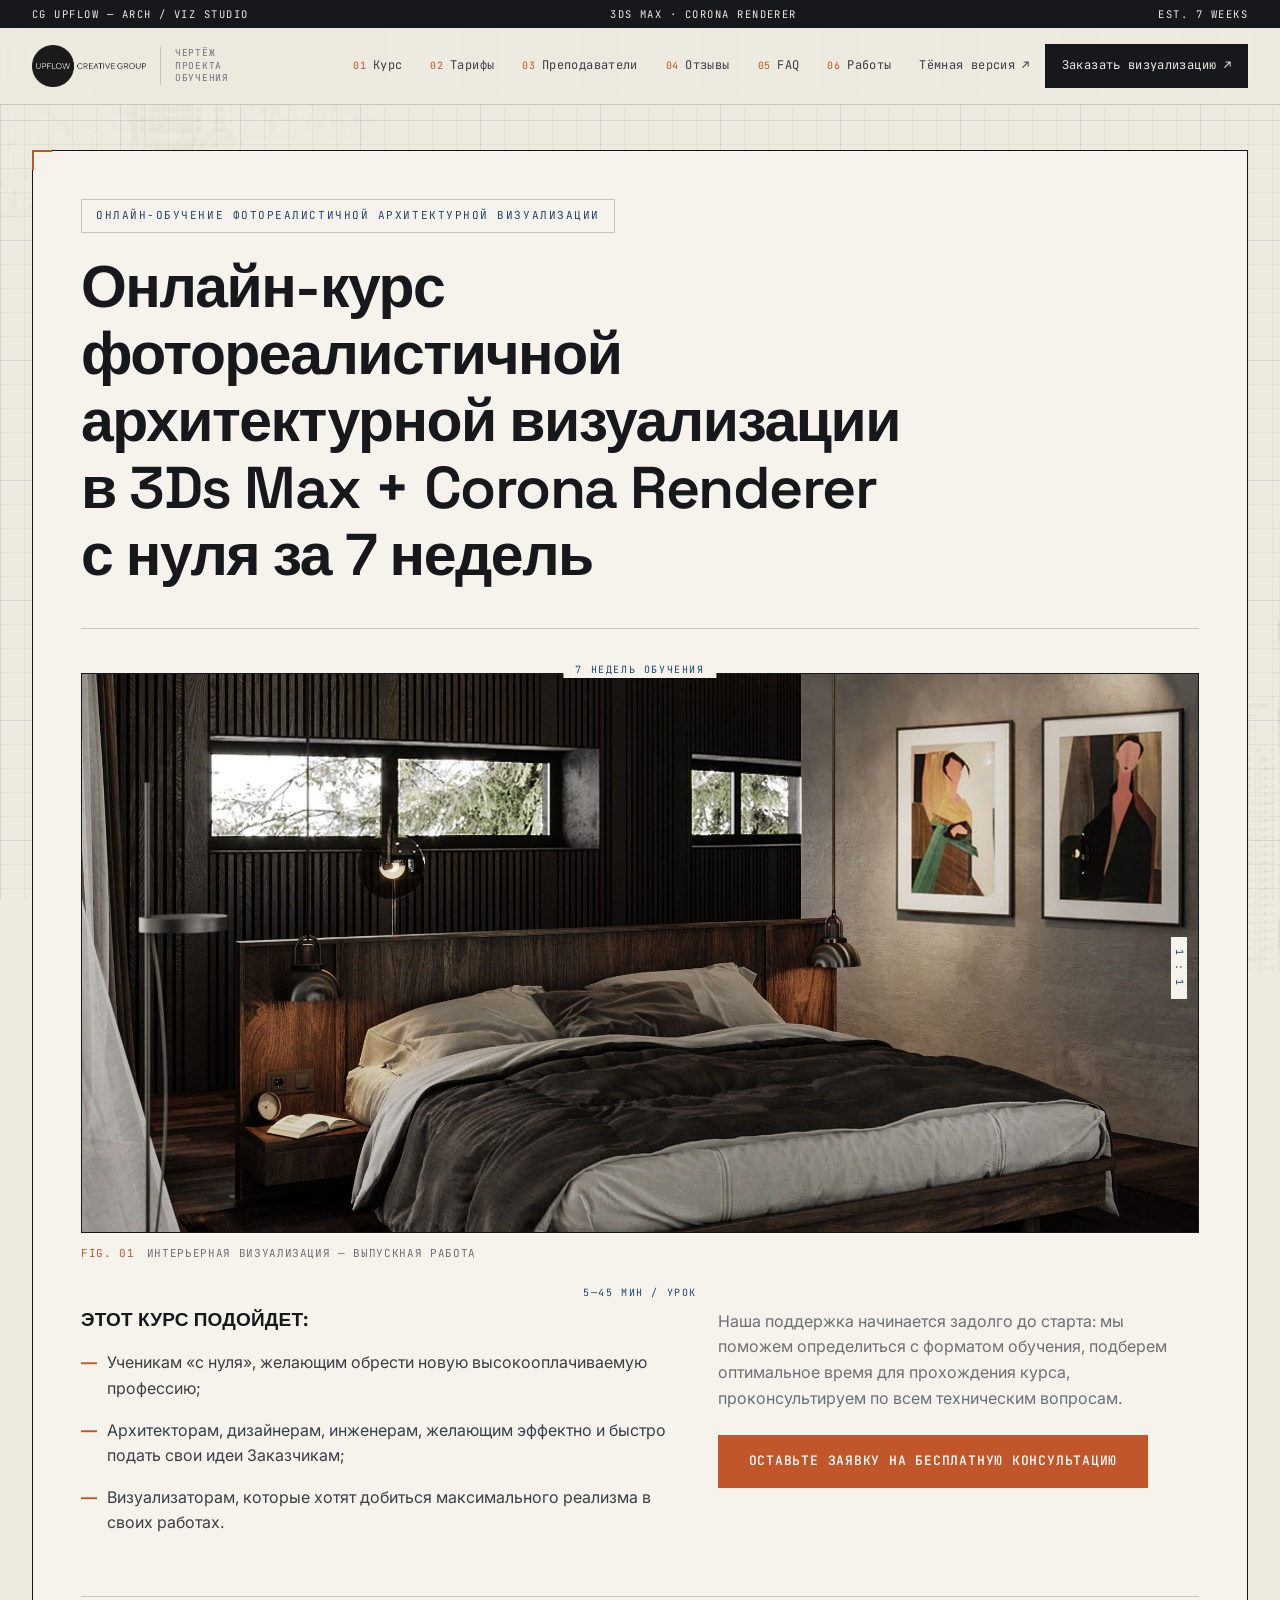
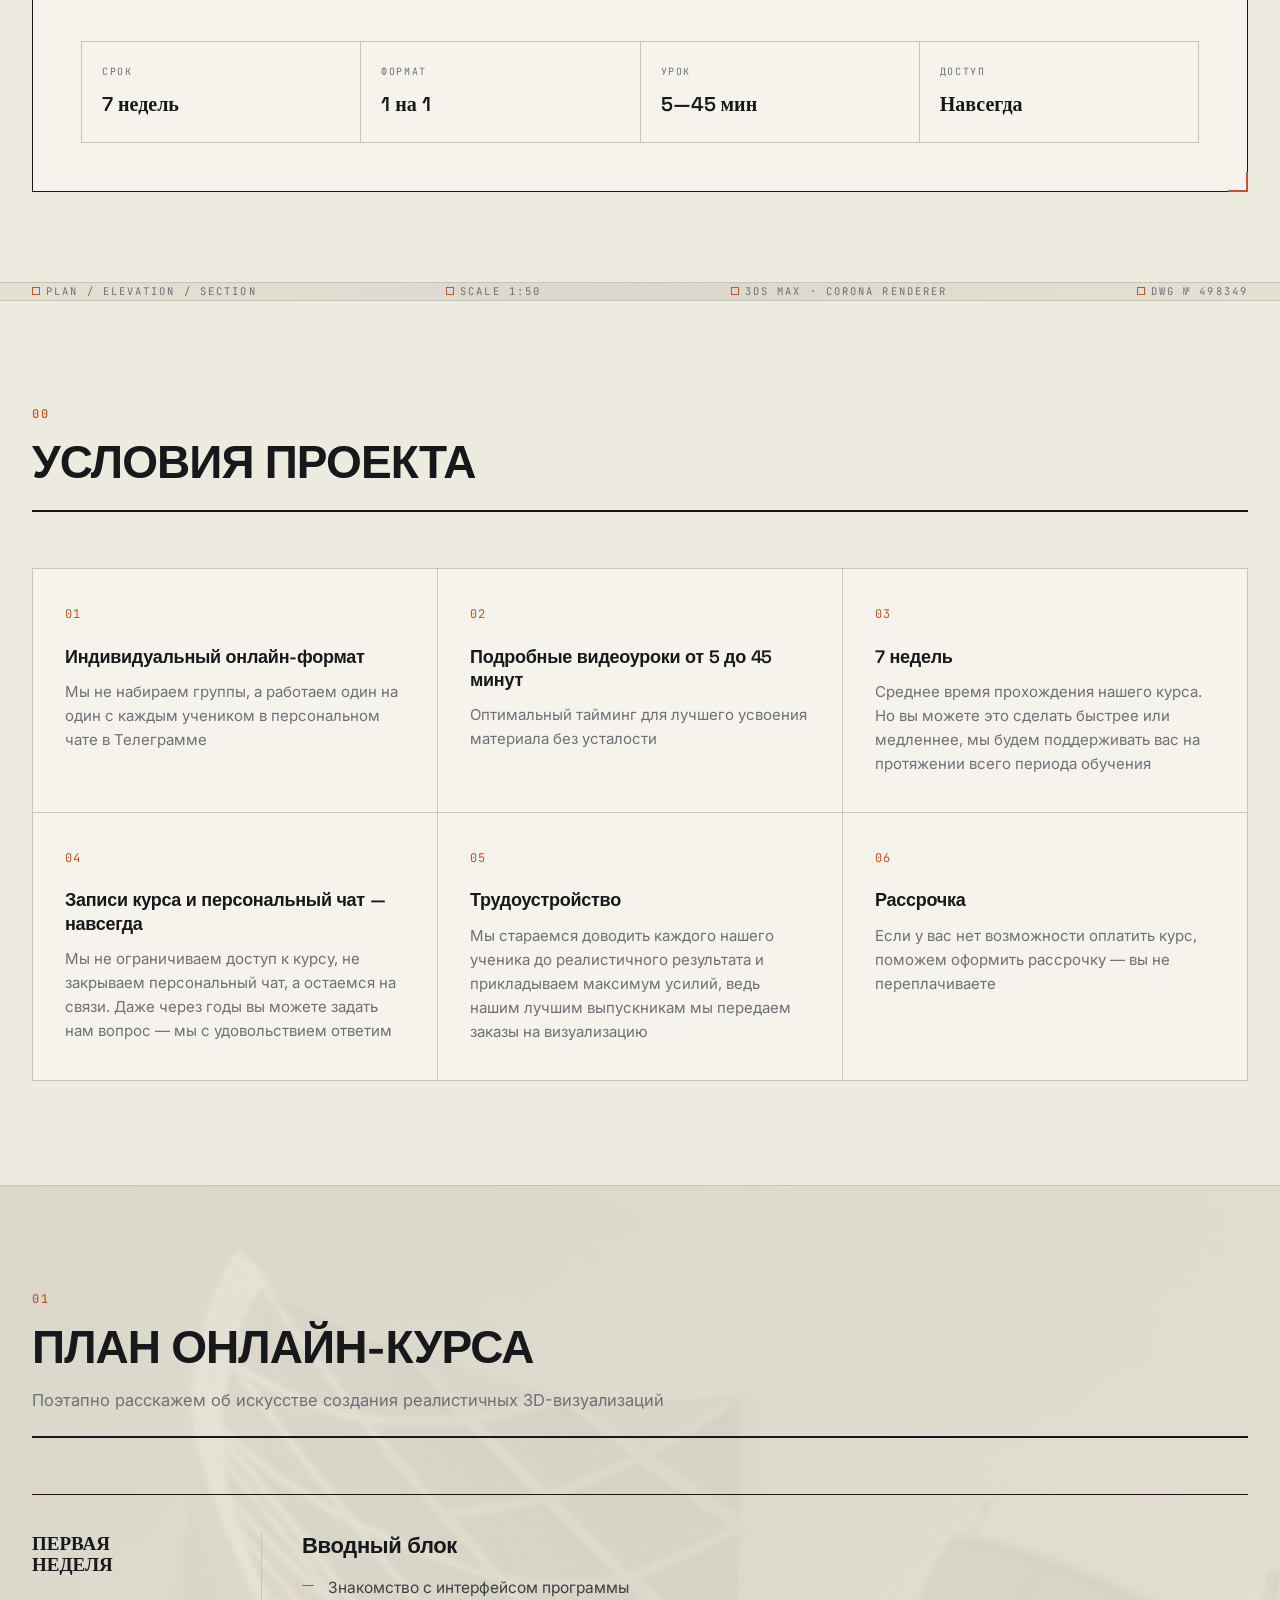
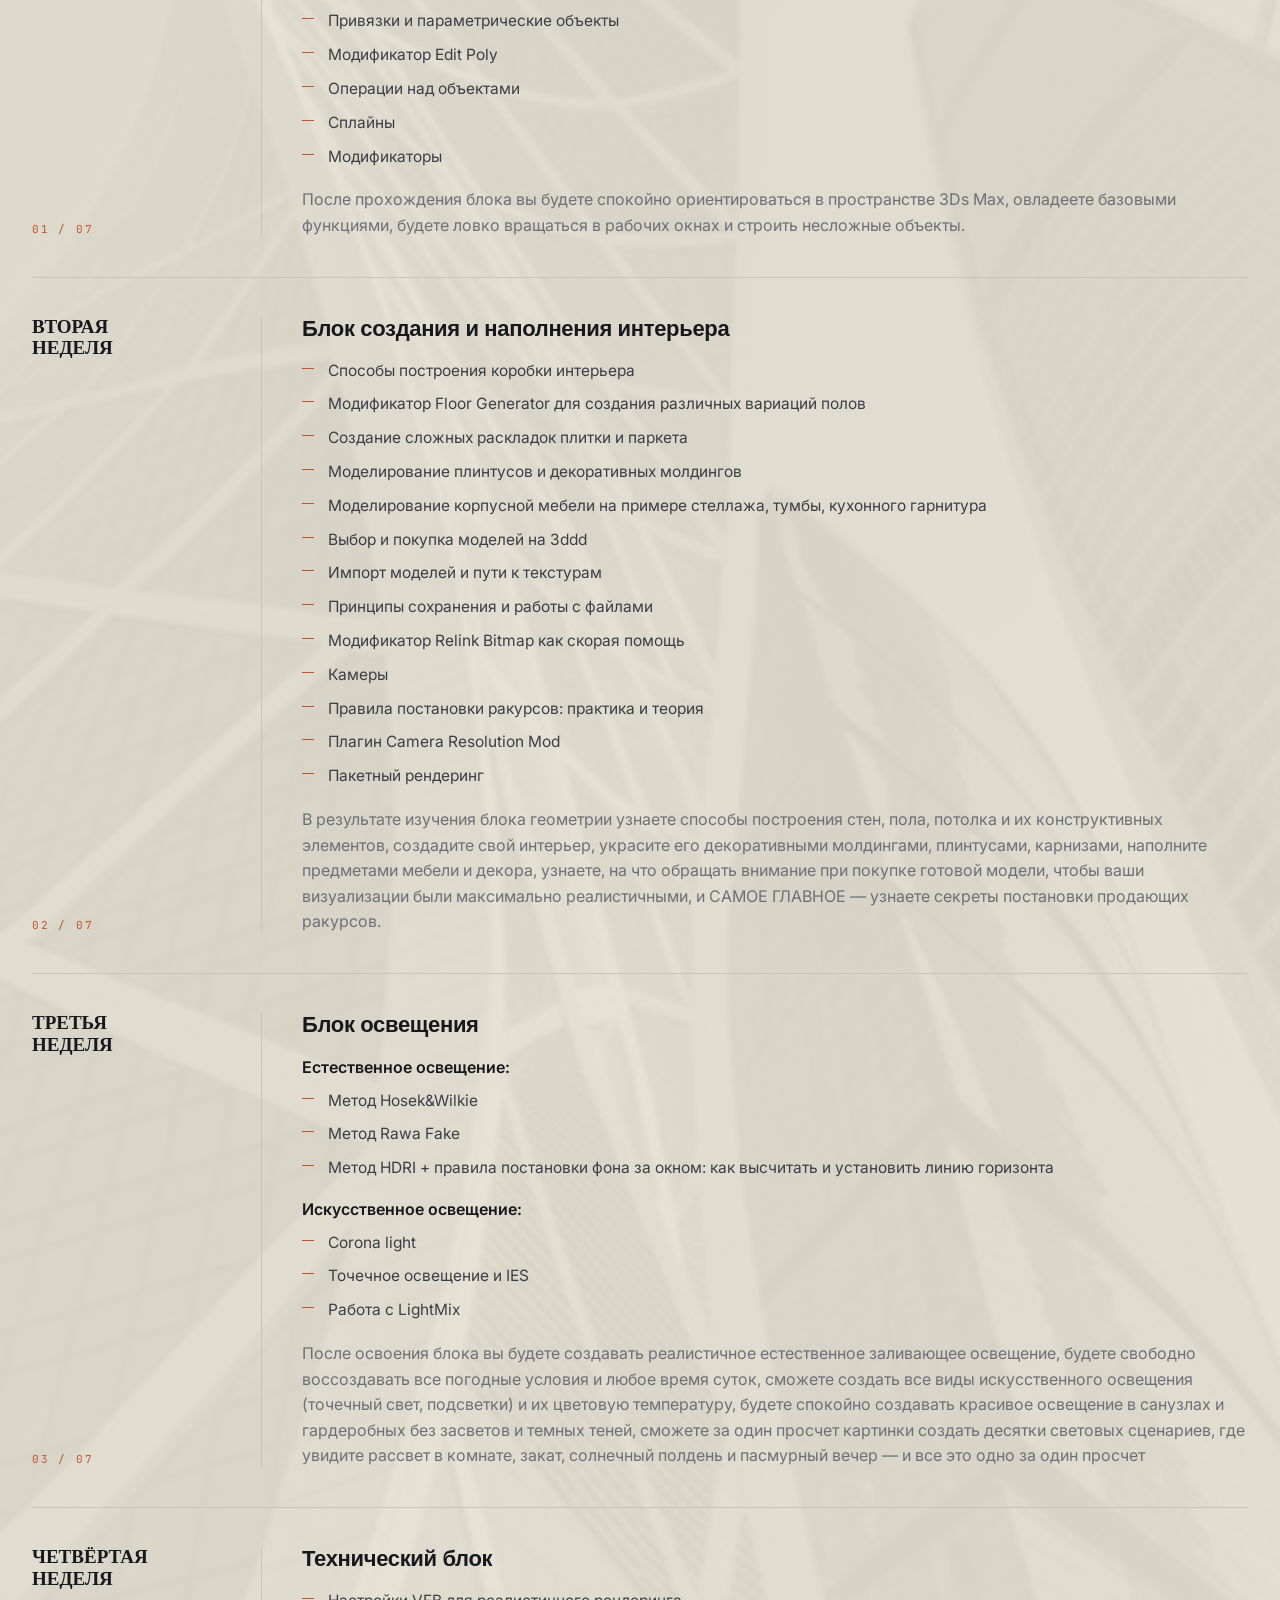
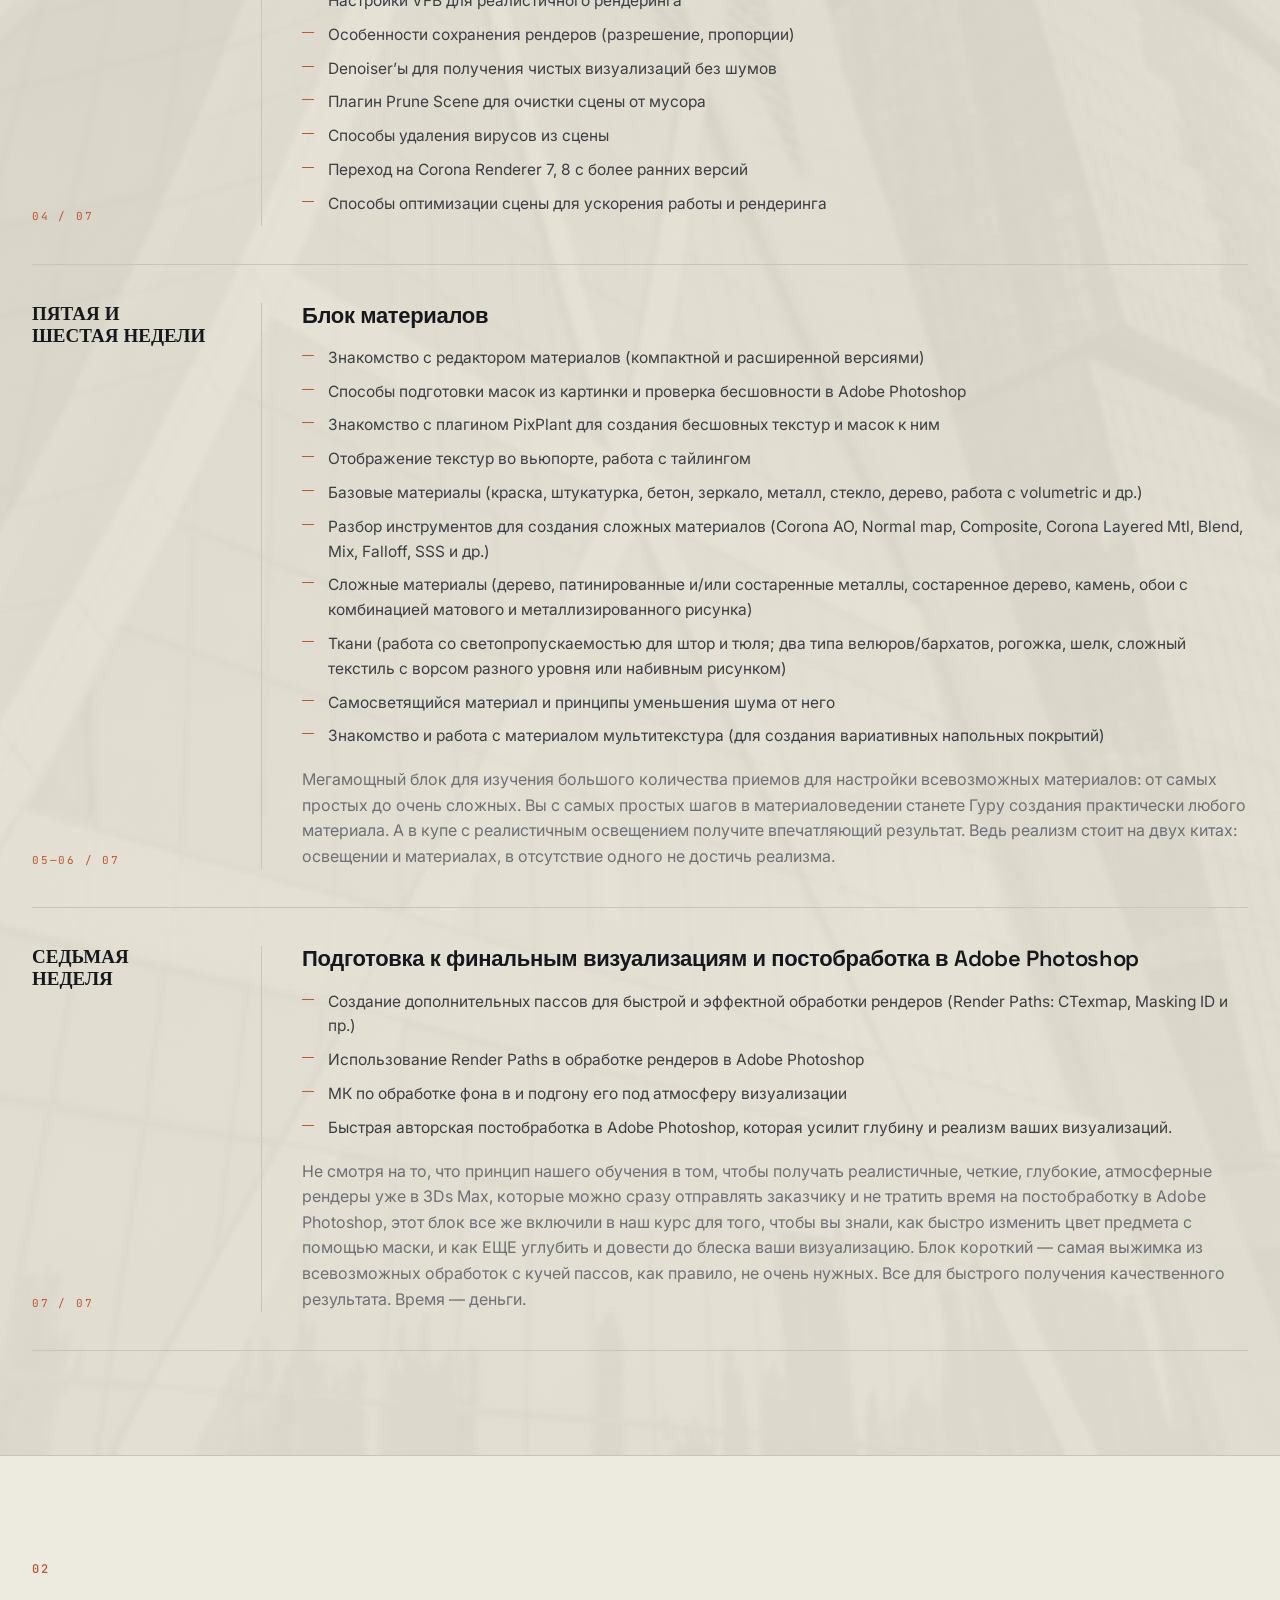
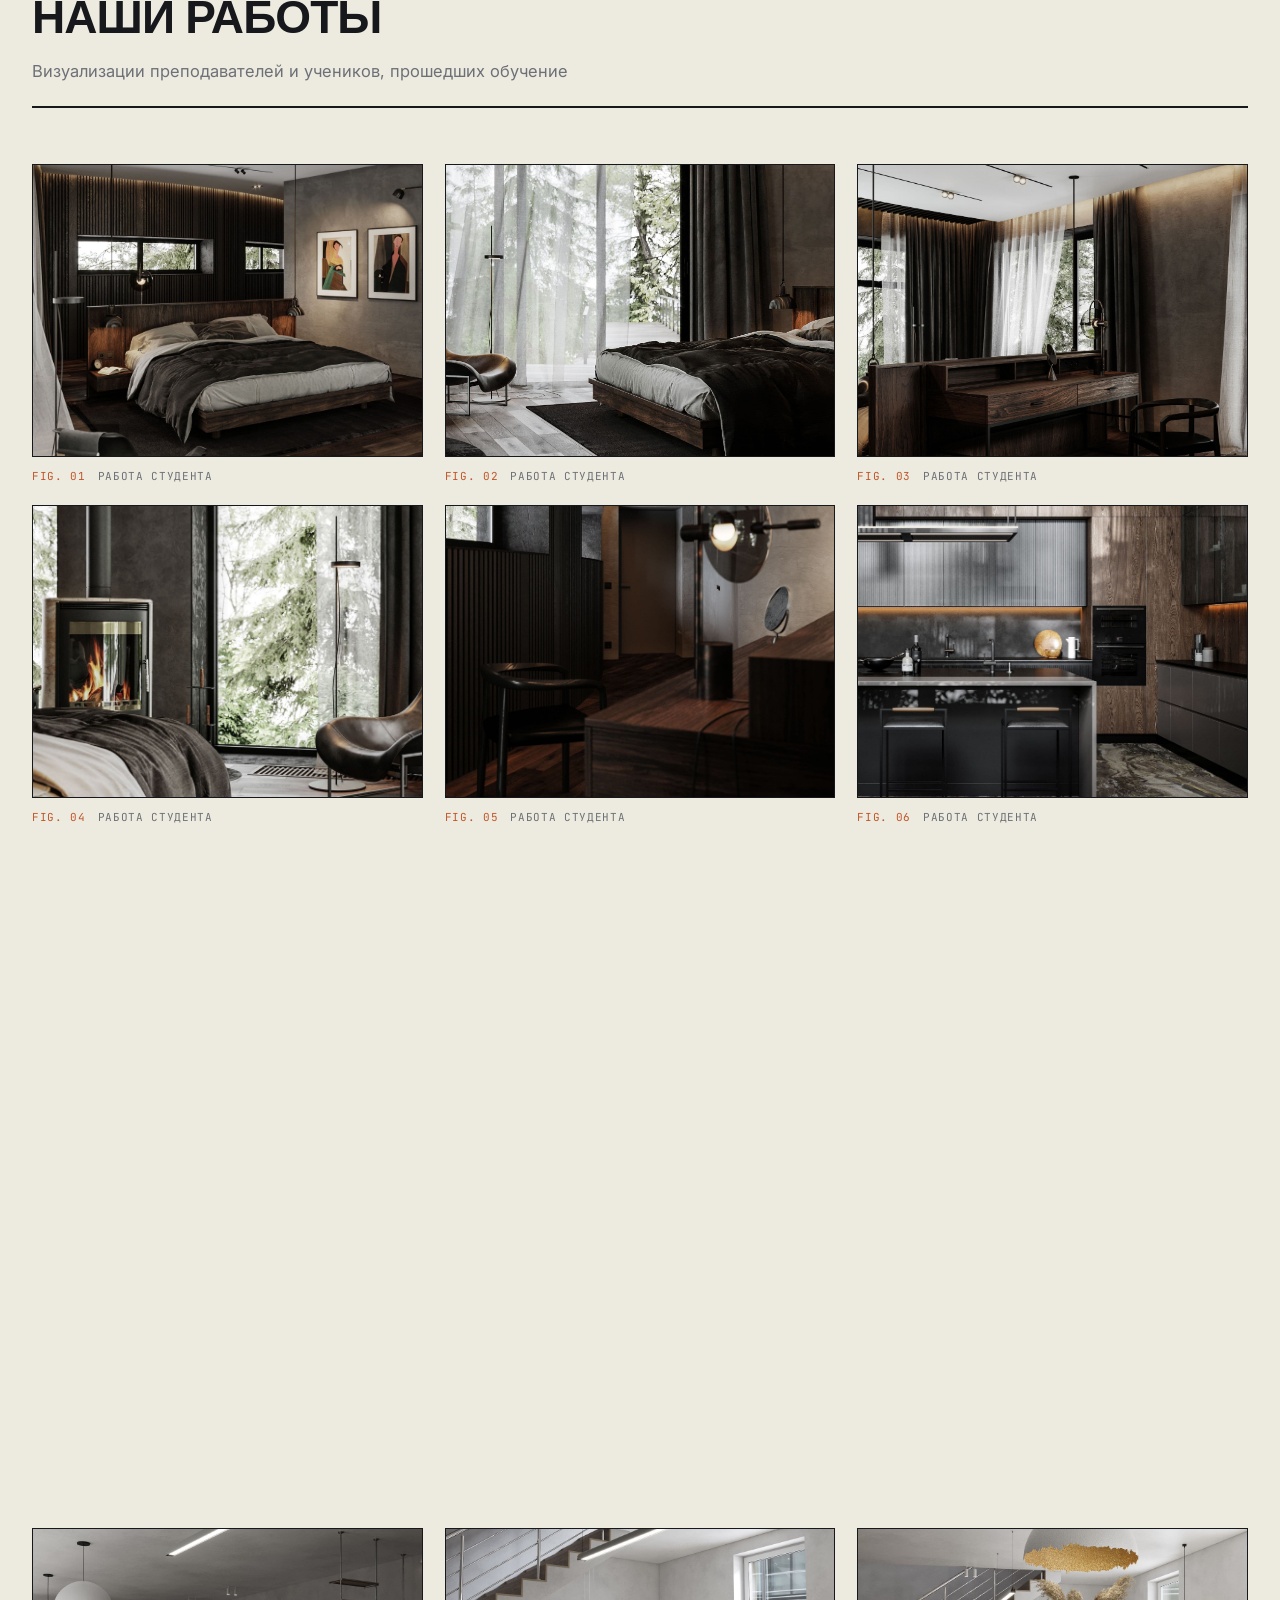
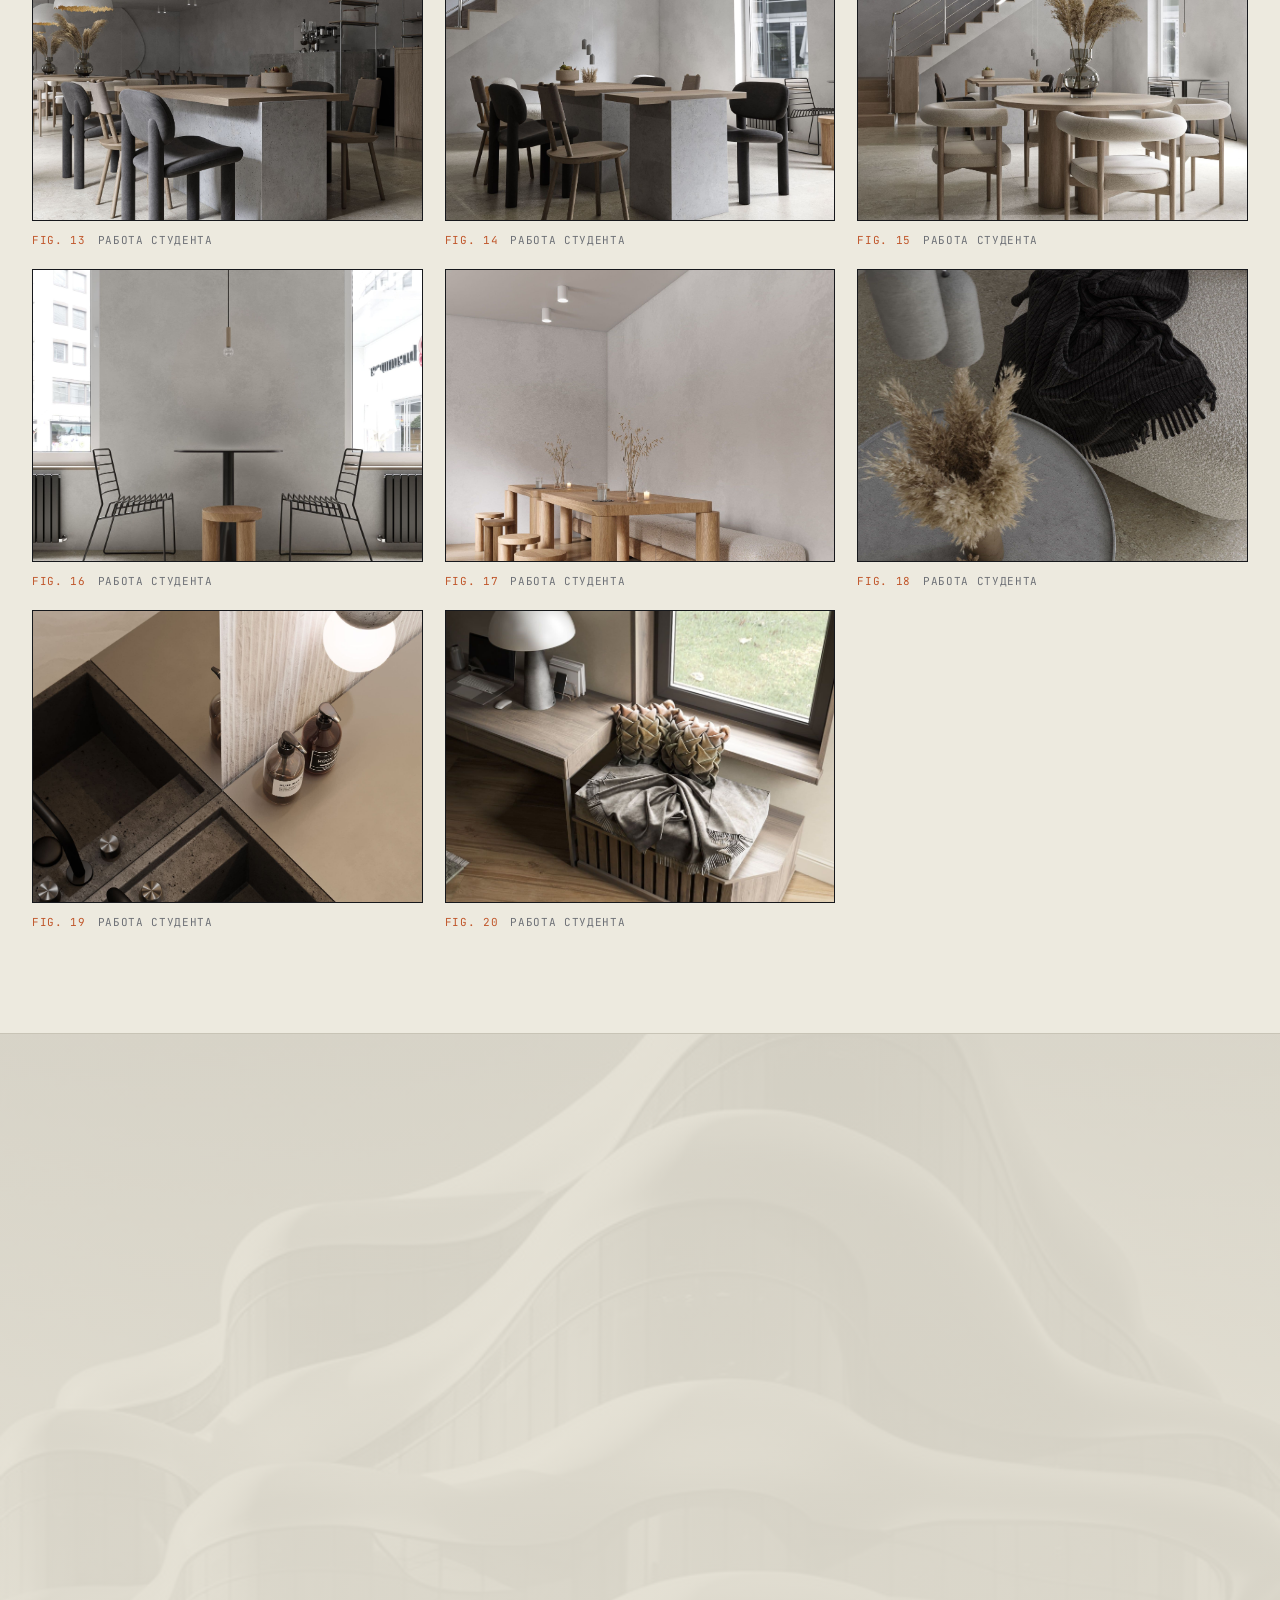
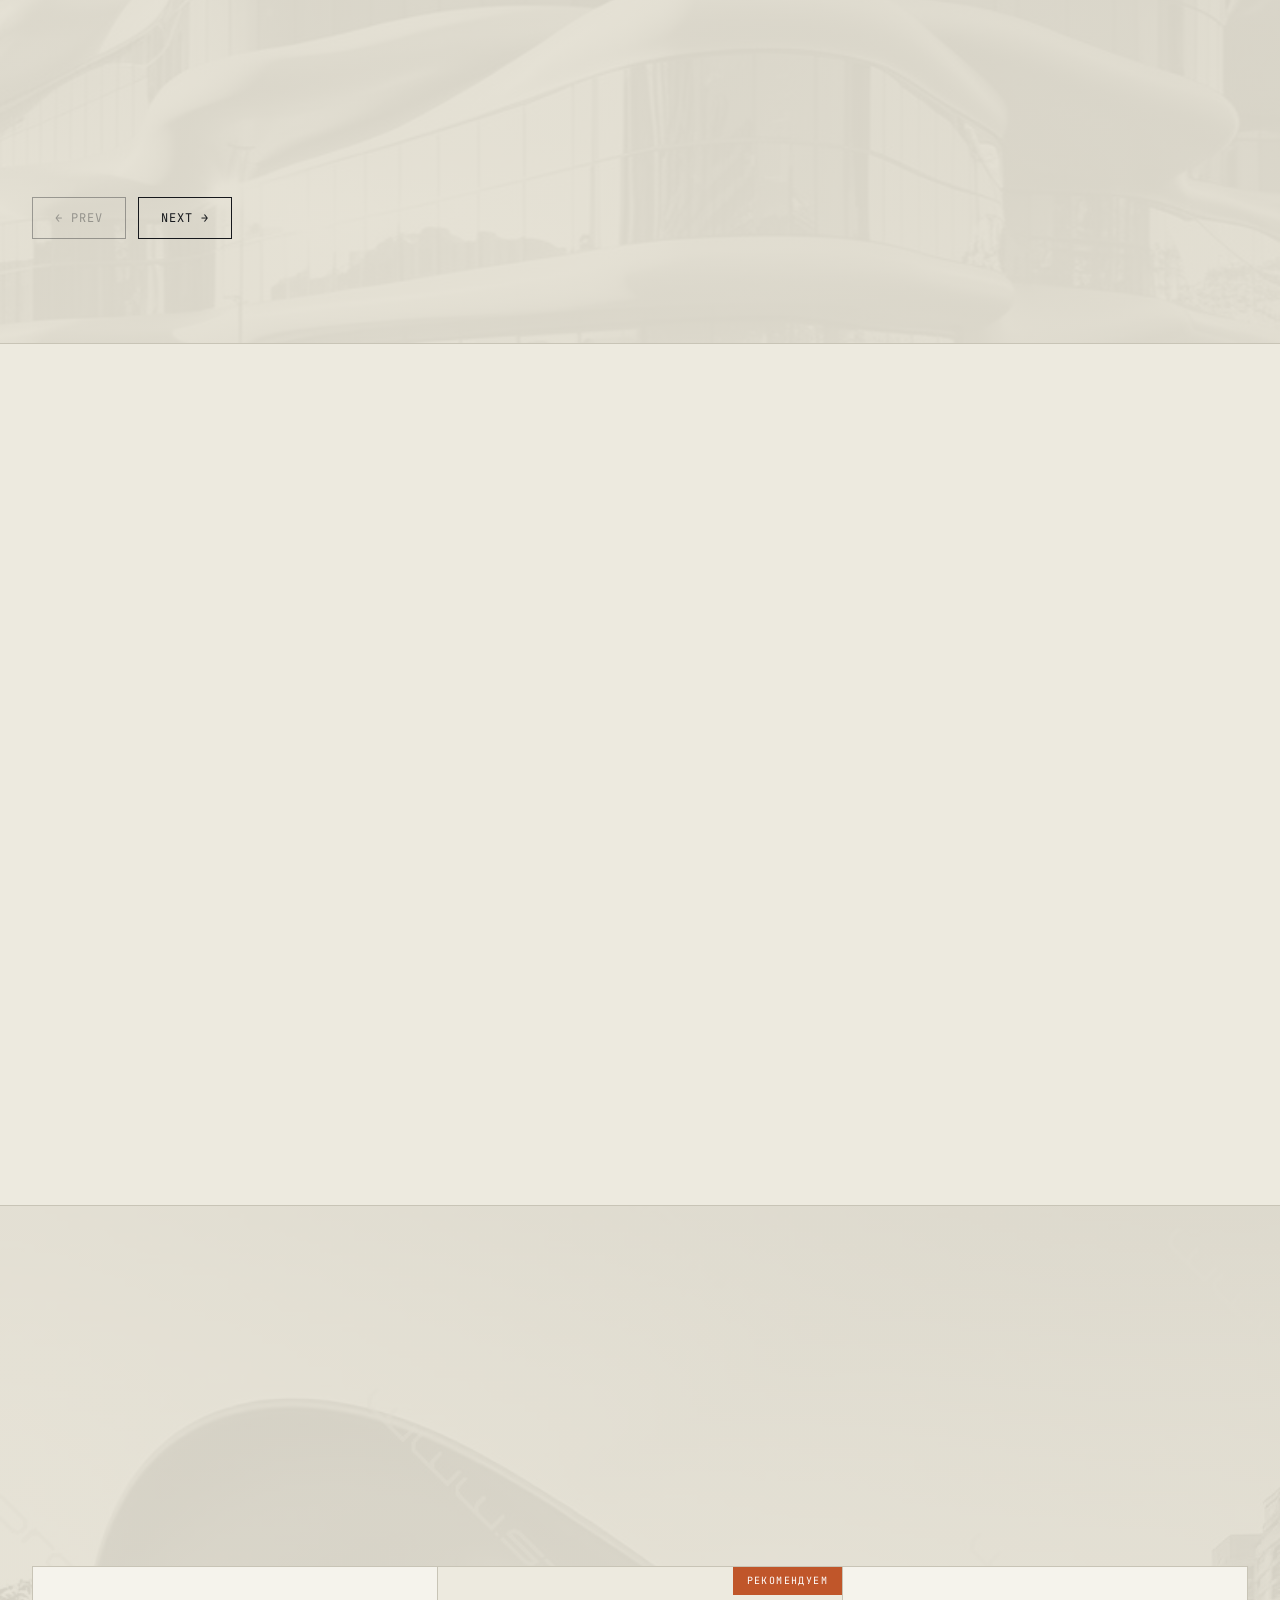
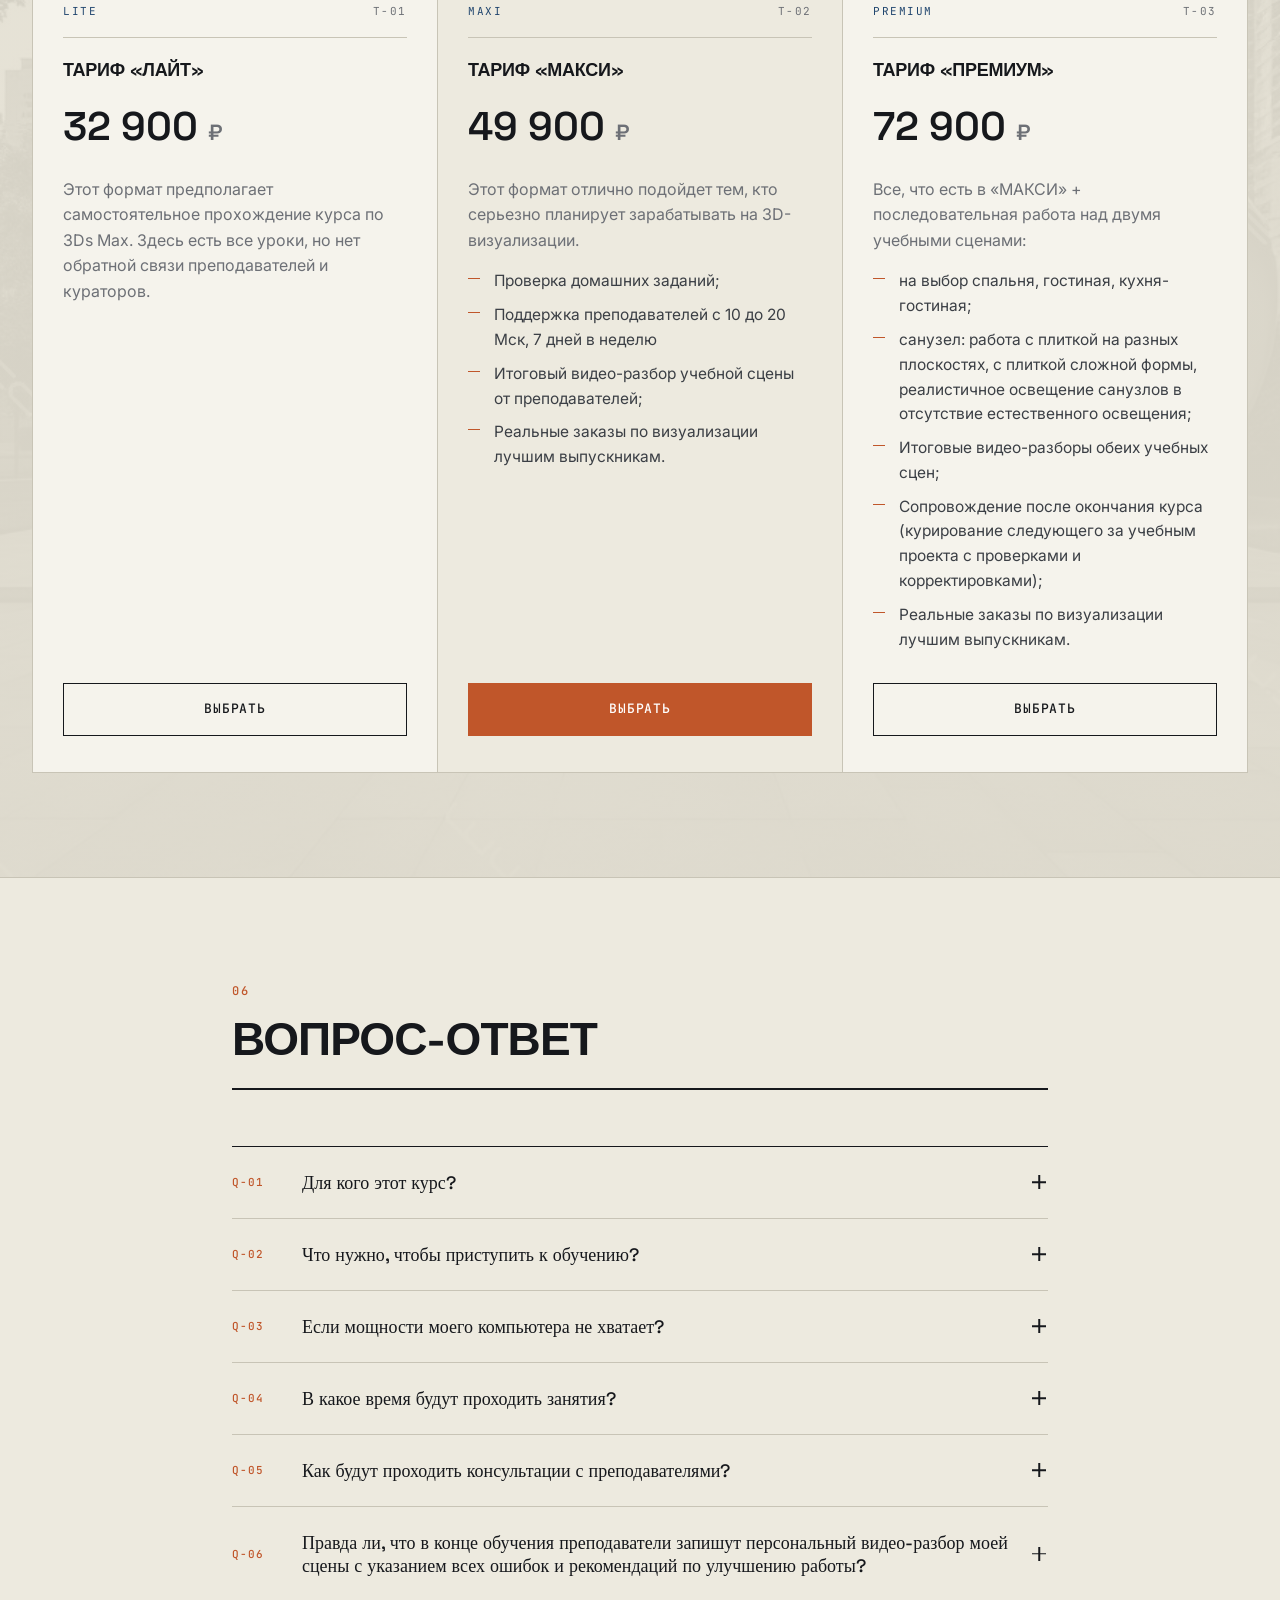
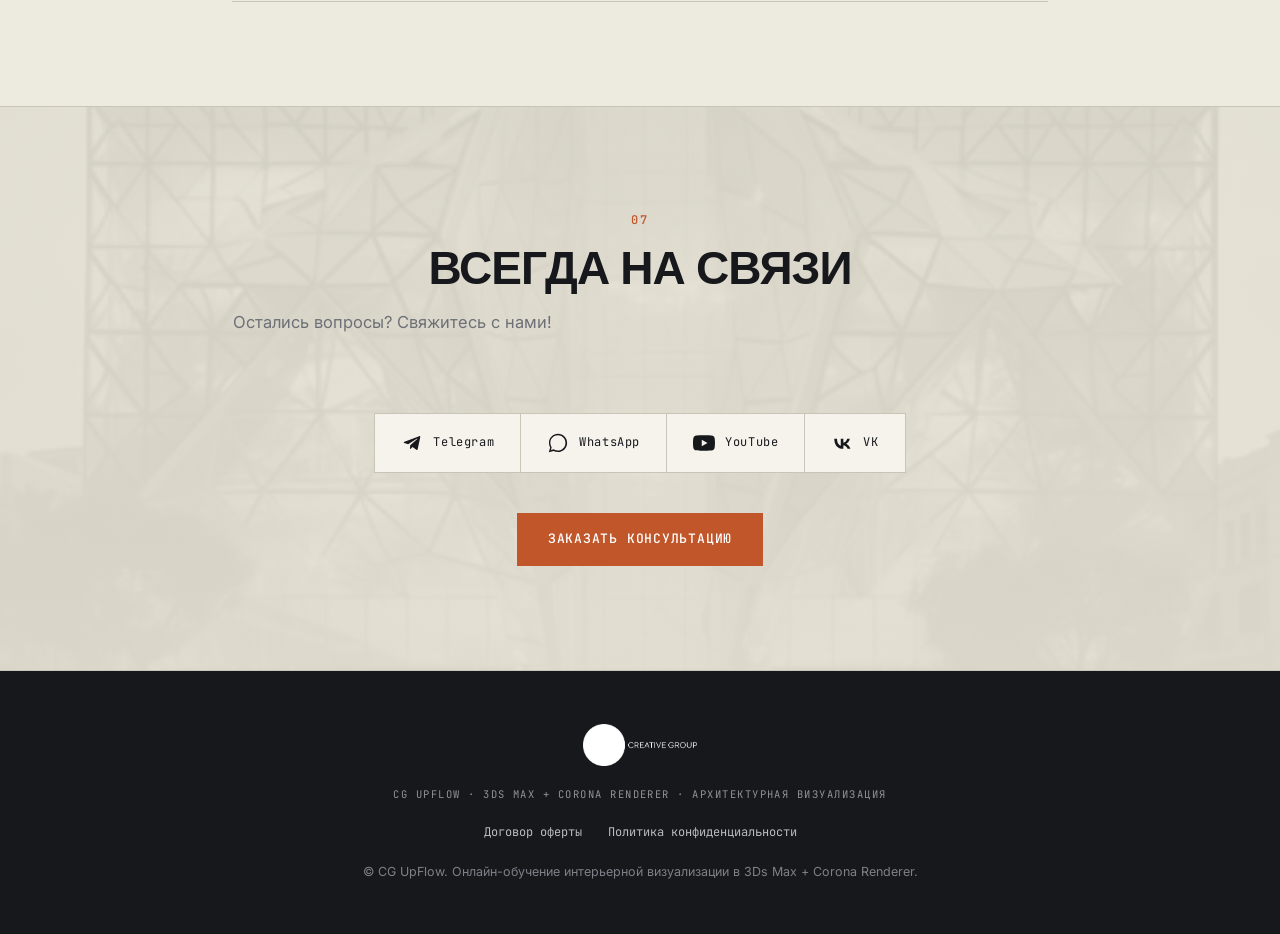
==== commit c8194626: "Add rebuit dark version in /modern + cross-links" ====
--- a/index.html
+++ b/index.html
@@ -47,6 +47,7 @@
         <a href="#reviews" class="nav__link"><span>04</span> Отзывы</a>
         <a href="#faq" class="nav__link"><span>05</span> FAQ</a>
         <a href="#works" class="nav__link"><span>06</span> Работы</a>
+        <a href="modern/index.html" class="nav__link nav__link--dark">Тёмная версия ↗</a>
         <a href="viz.html" class="nav__link nav__link--cta">Заказать визуализацию ↗</a>
       </nav>
       <button class="burger" id="burger" aria-label="Меню" aria-expanded="false"><span></span><span></span><span></span></button>
